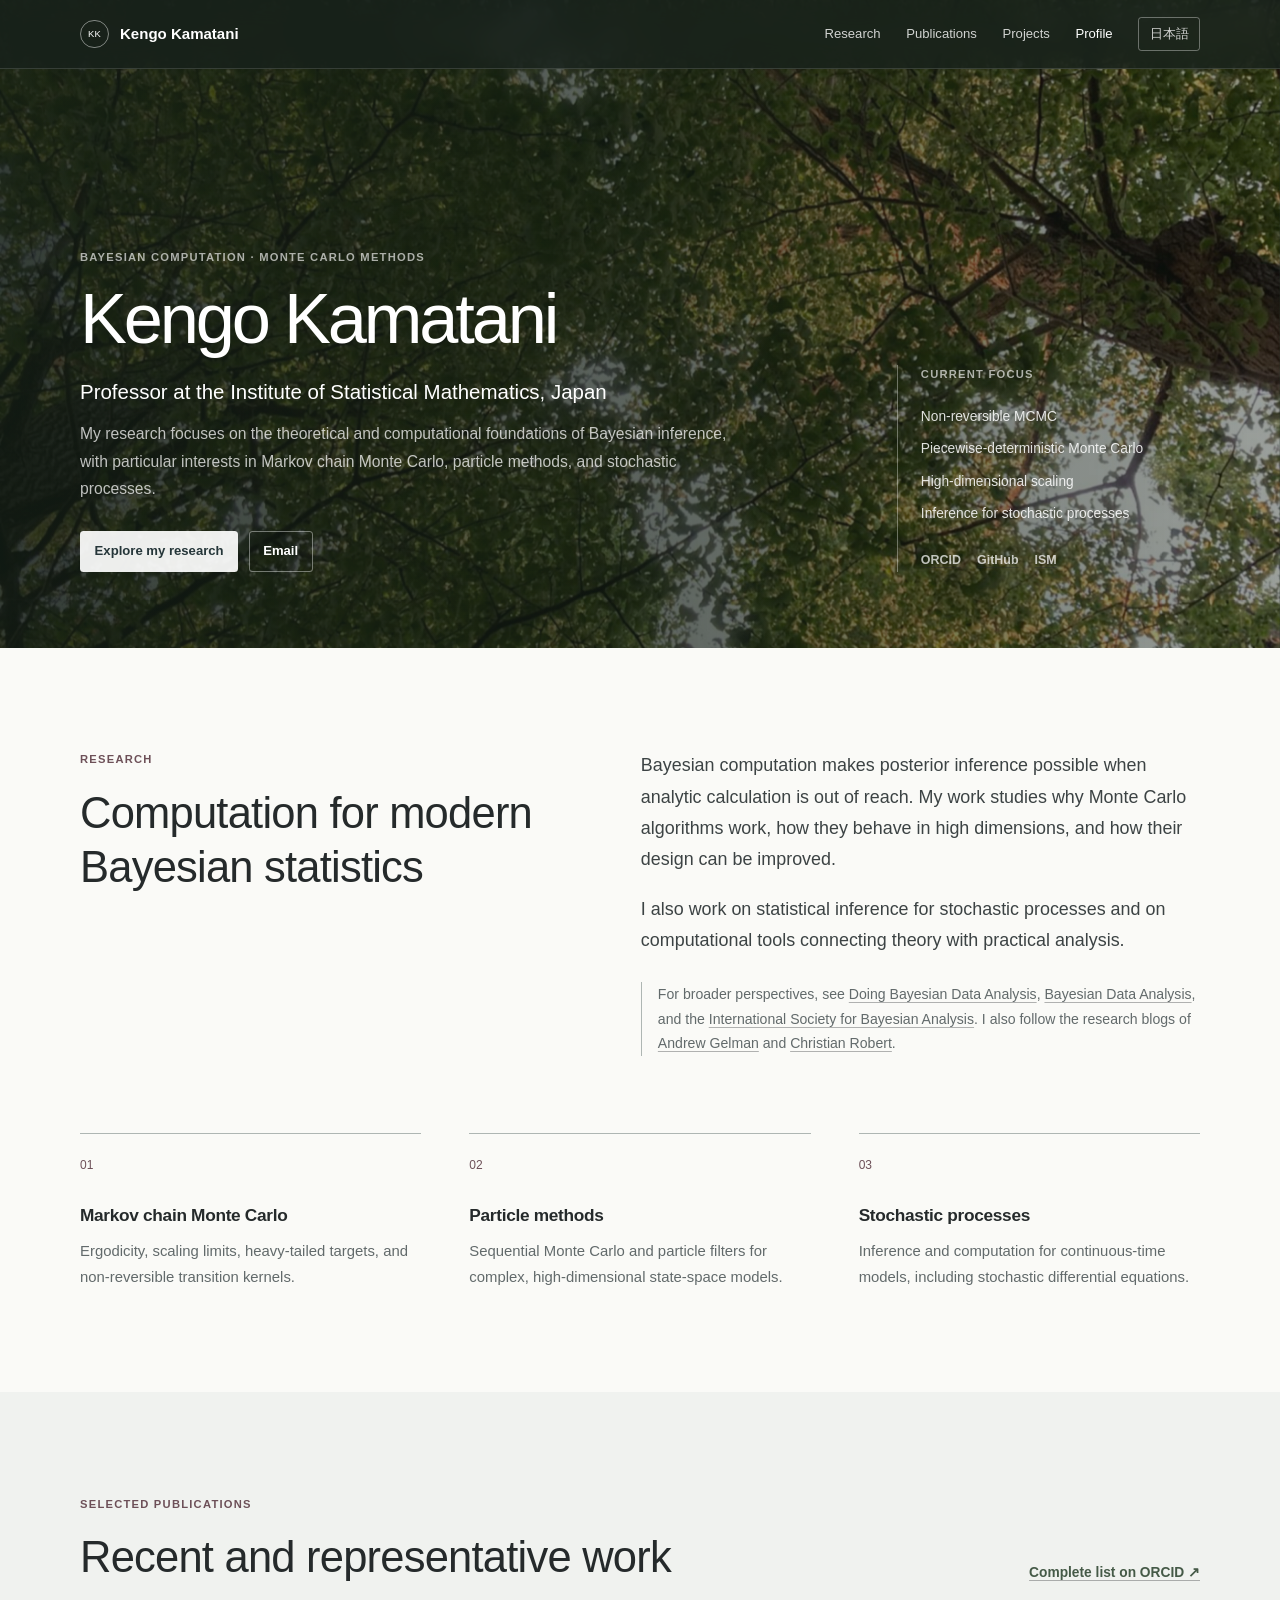
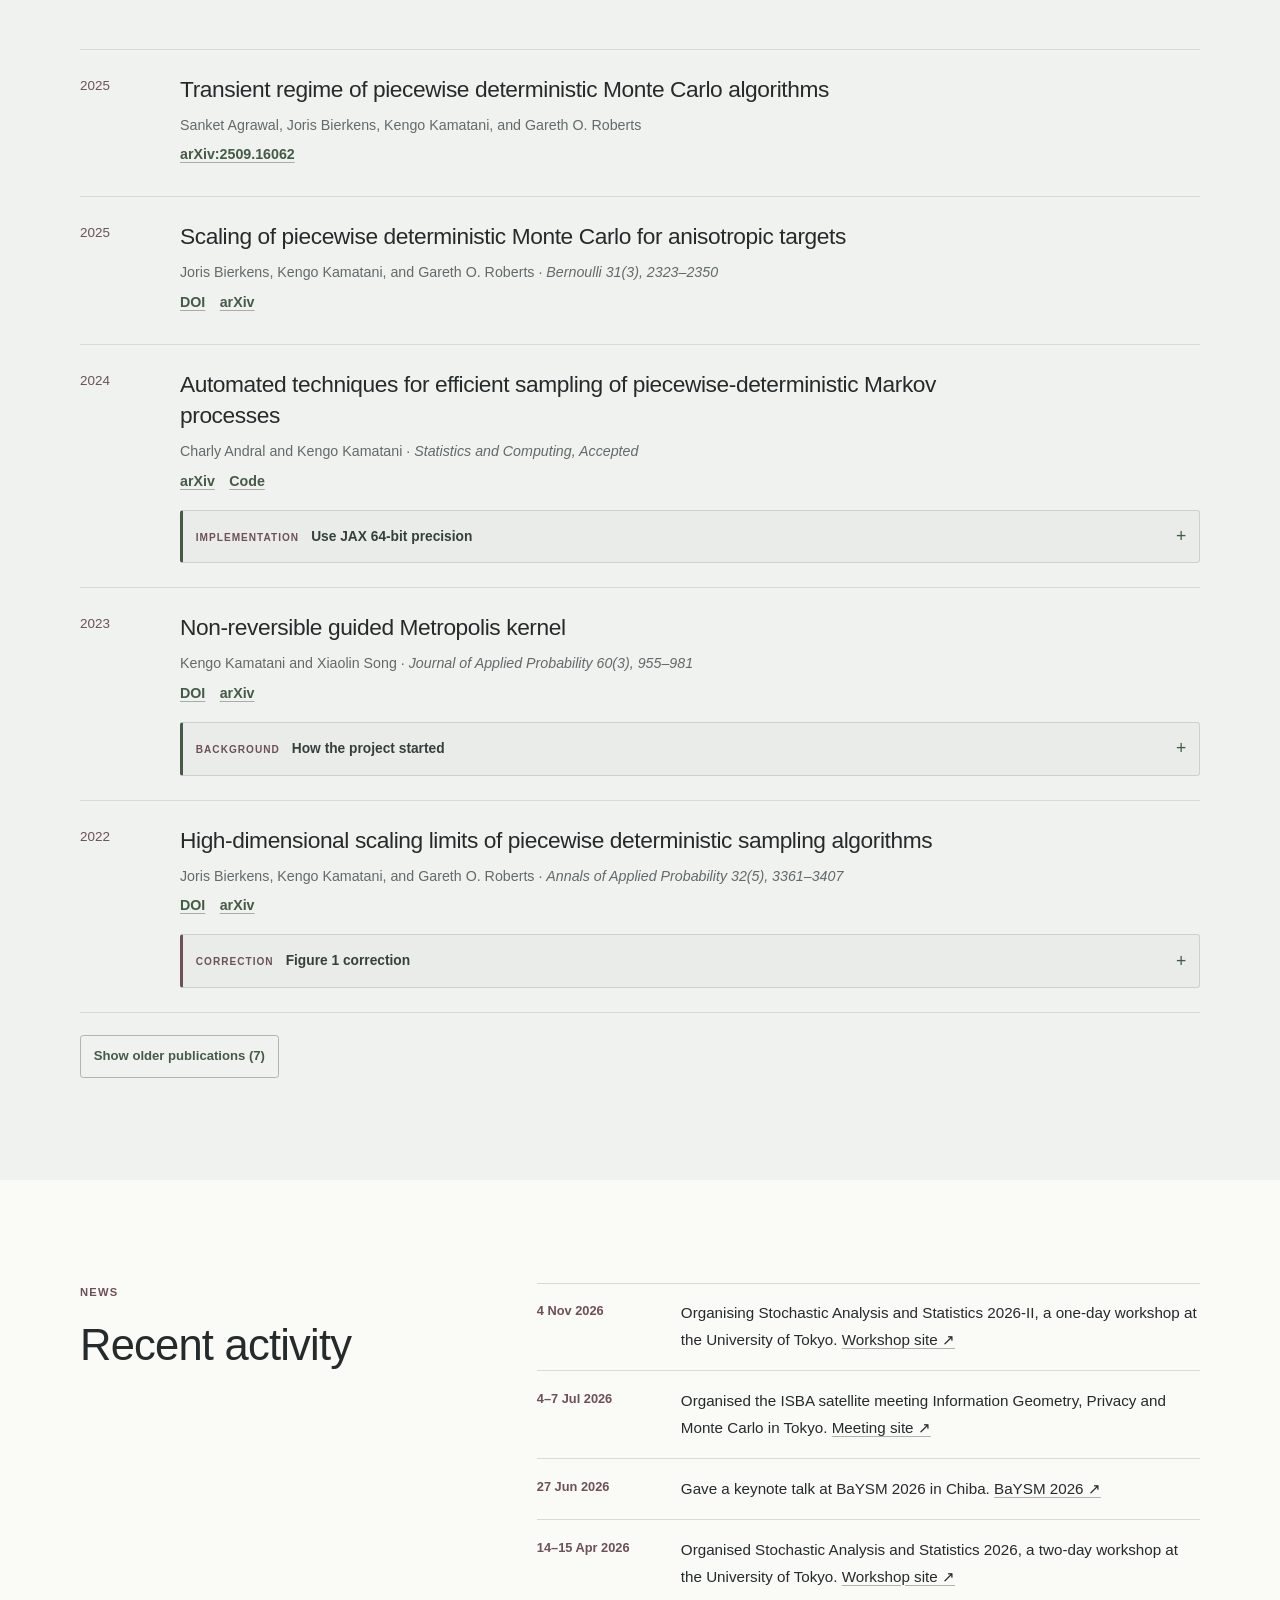
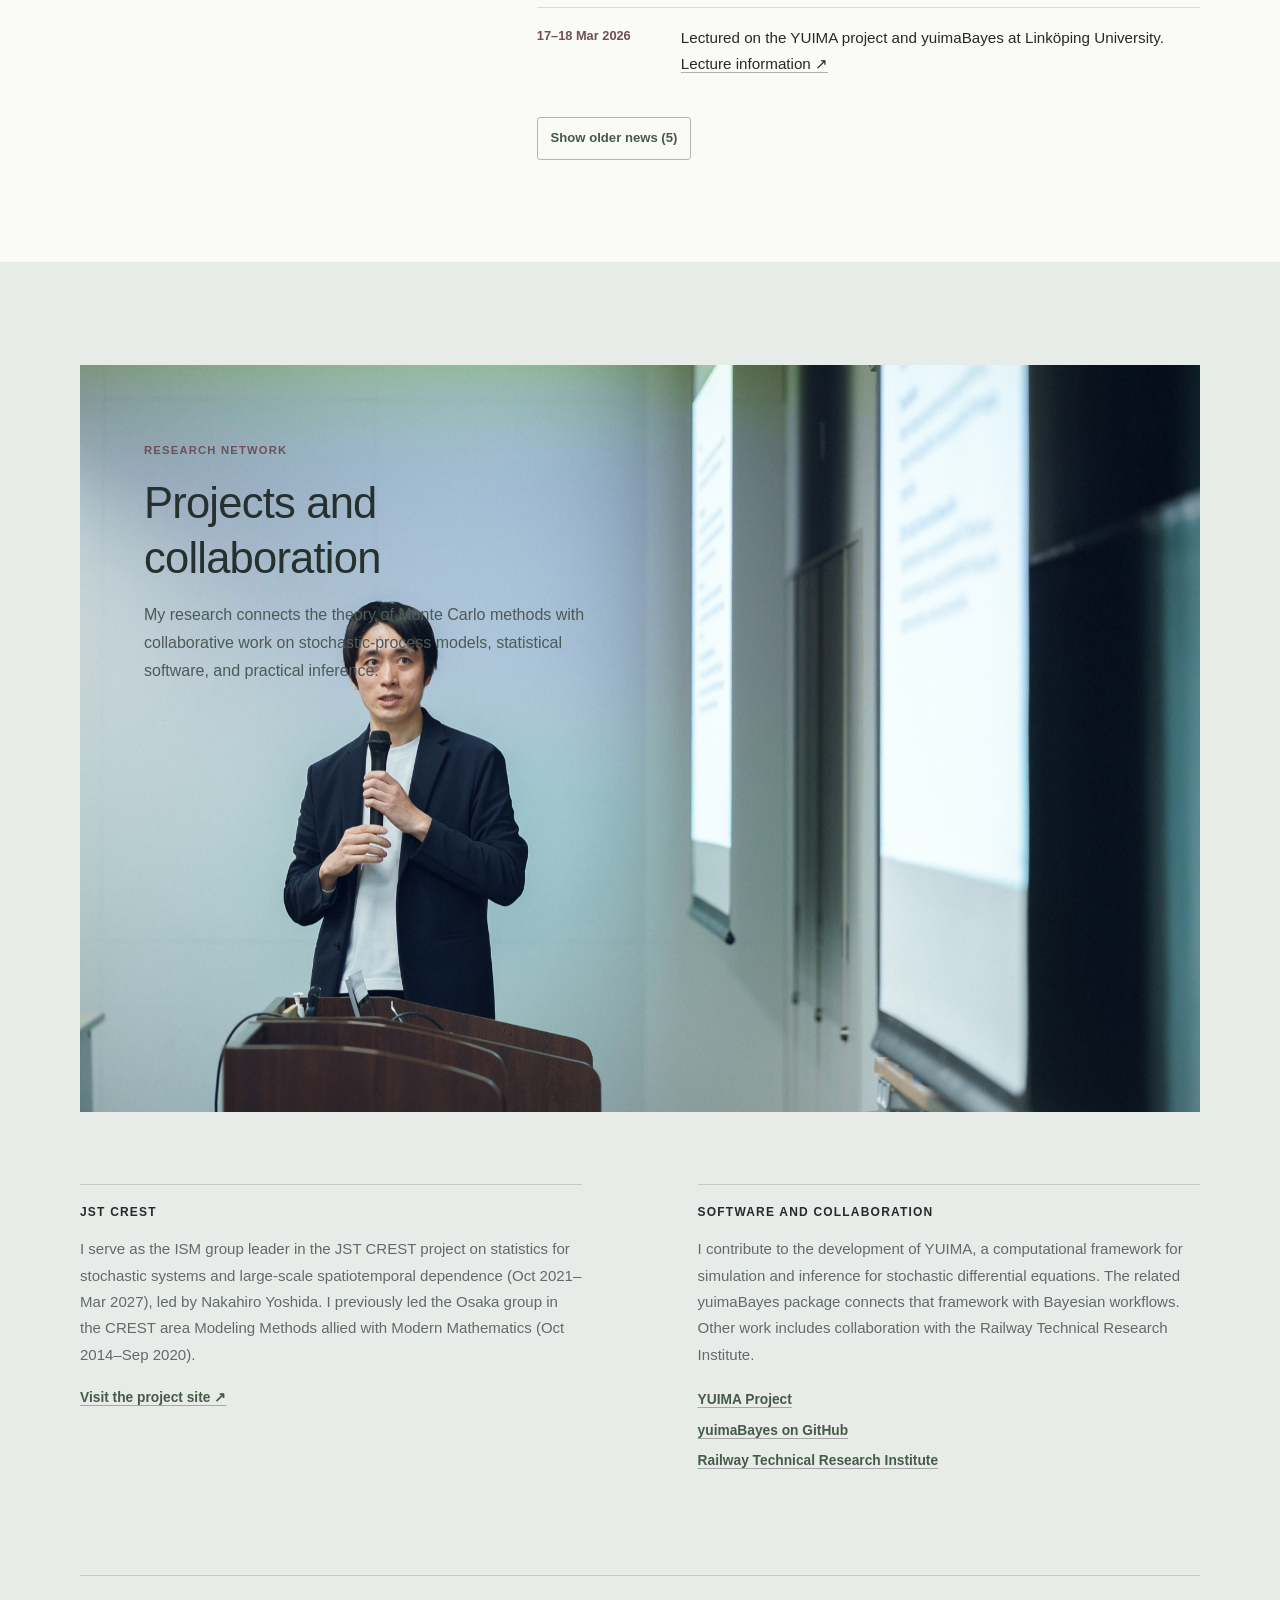
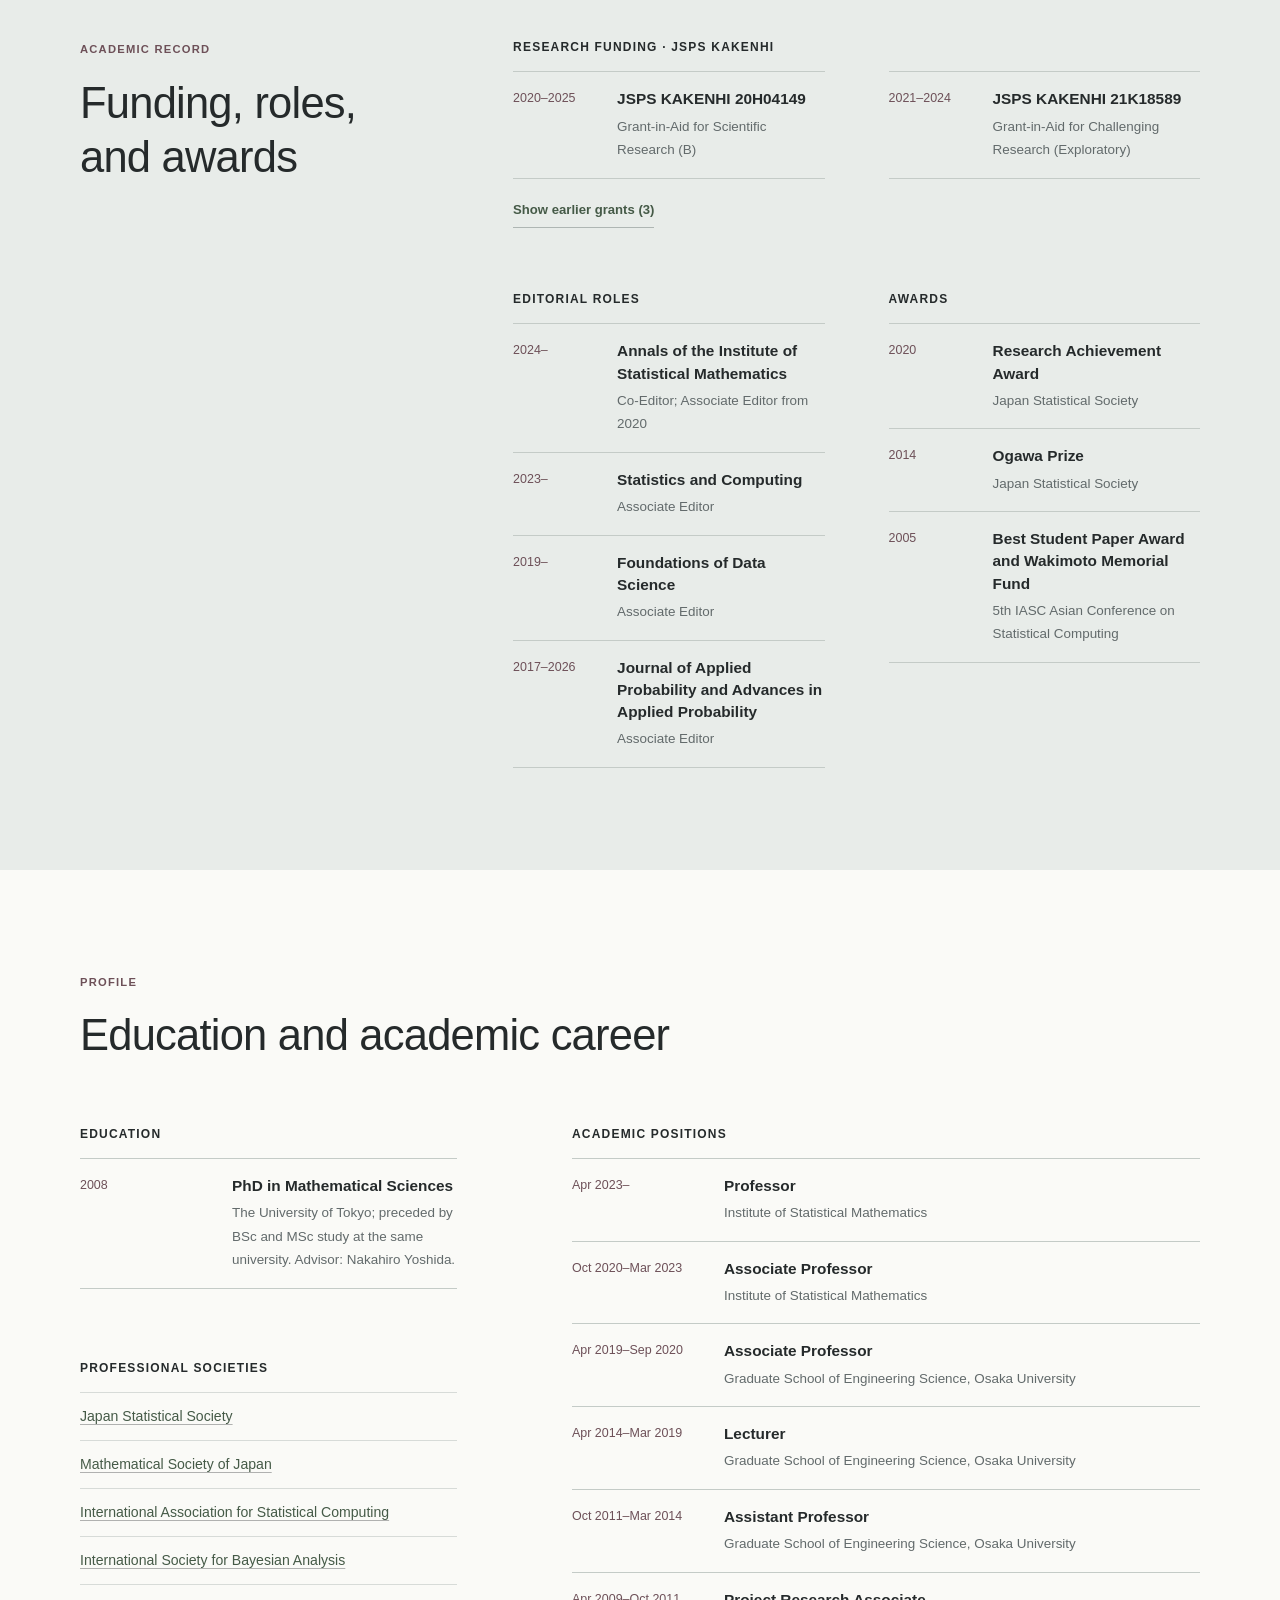
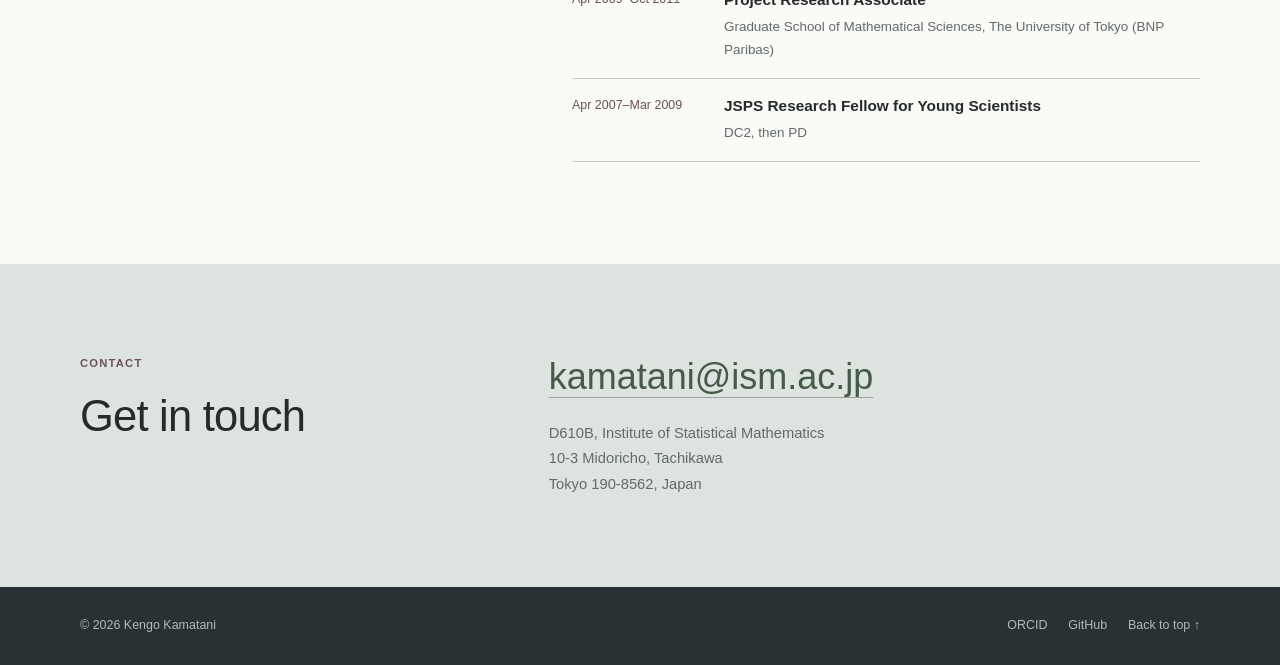
==== index.html @ 61147d28 "Launch academic website" ====
<!doctype html>
<html lang="en">
  <head>
    <meta charset="utf-8">
    <meta name="viewport" content="width=device-width, initial-scale=1">
    <meta name="description" content="Kengo Kamatani is a professor at the Institute of Statistical Mathematics working on Bayesian computation, MCMC, particle methods, and stochastic processes.">
    <meta name="theme-color" content="#26352b">
    <title>Kengo Kamatani · Bayesian computation</title>
    <link rel="icon" href="assets/img/favicon.svg" type="image/svg+xml">
    <link rel="preload" href="assets/img/IMG_5605-web.jpg" as="image">
    <link rel="stylesheet" href="assets/css/site-calm.css?v=20261102g">
    <script>document.documentElement.classList.add("js");</script>
    <script defer src="assets/data/papers.js?v=20261102"></script>
    <script defer src="assets/data/activity.js?v=20261102"></script>
    <script defer src="assets/data/paper-notes.js?v=20261102"></script>
    <script defer src="assets/data/academic-en.js?v=20261102"></script>
    <script defer src="assets/data/profile.js?v=20261102f"></script>
    <script defer src="assets/js/site.js?v=20261102f"></script>
  </head>
  <body>
    <a class="skip-link" href="#main">Skip to content</a>

    <header class="site-header" data-header>
      <div class="shell header-inner">
        <a class="brand" href="#top" aria-label="Kengo Kamatani, home">
          <span class="brand-mark" aria-hidden="true">KK</span>
          <span>Kengo Kamatani</span>
        </a>
        <button class="menu-button" type="button" aria-expanded="false" aria-controls="site-nav" data-menu-button>
          <span class="menu-label">Menu</span>
          <span class="menu-icon" aria-hidden="true"></span>
        </button>
        <nav id="site-nav" class="site-nav" aria-label="Primary navigation" data-menu>
          <a href="#research">Research</a>
          <a href="#publications">Publications</a>
          <a href="#projects">Projects</a>
          <a href="#profile">Profile</a>
          <a class="language-link" href="ja.html" lang="ja">日本語</a>
        </nav>
      </div>
    </header>

    <main id="main">
      <section id="top" class="hero" data-parallax-bg>
        <div class="shell hero-grid">
          <div class="hero-copy">
            <p class="eyebrow">Bayesian computation · Monte Carlo methods</p>
            <h1>Kengo Kamatani</h1>
            <p class="hero-role">Professor at the Institute of Statistical Mathematics, Japan</p>
            <p class="hero-summary">My research focuses on the theoretical and computational foundations of Bayesian inference, with particular interests in Markov chain Monte Carlo, particle methods, and stochastic processes.</p>
            <div class="hero-actions" aria-label="Profile links">
              <a class="button button-primary" href="#research">Explore my research</a>
              <a class="button button-quiet" href="mailto:kamatani@ism.ac.jp">Email</a>
            </div>
          </div>
          <aside class="hero-note" aria-label="Current focus">
            <p class="note-label">Current focus</p>
            <ul class="focus-list">
              <li>Non-reversible MCMC</li>
              <li>Piecewise-deterministic Monte Carlo</li>
              <li>High-dimensional scaling</li>
              <li>Inference for stochastic processes</li>
            </ul>
            <div class="profile-links">
              <a href="https://orcid.org/0000-0002-1537-3446">ORCID</a>
              <a href="https://github.com/KKamatani">GitHub</a>
              <a href="https://www.ism.ac.jp/index_e.html">ISM</a>
            </div>
          </aside>
        </div>
      </section>

      <section id="research" class="section section-intro">
        <div class="shell split-heading">
          <div>
            <p class="section-kicker">Research</p>
            <h2>Computation for modern Bayesian statistics</h2>
          </div>
          <div class="prose lead-prose">
            <p>Bayesian computation makes posterior inference possible when analytic calculation is out of reach. My work studies why Monte Carlo algorithms work, how they behave in high dimensions, and how their design can be improved.</p>
            <p>I also work on statistical inference for stochastic processes and on computational tools connecting theory with practical analysis.</p>
            <p class="research-links">For broader perspectives, see <a href="https://sites.google.com/site/doingbayesiandataanalysis/">Doing Bayesian Data Analysis</a>, <a href="https://sites.stat.columbia.edu/gelman/book/">Bayesian Data Analysis</a>, and the <a href="https://bayesian.org/">International Society for Bayesian Analysis</a>. I also follow the research blogs of <a href="https://statmodeling.stat.columbia.edu/">Andrew Gelman</a> and <a href="https://xianblog.fr/">Christian Robert</a>.</p>
          </div>
        </div>

        <div class="shell topic-grid">
          <article class="topic-card">
            <span class="topic-number">01</span>
            <h3>Markov chain Monte Carlo</h3>
            <p>Ergodicity, scaling limits, heavy-tailed targets, and non-reversible transition kernels.</p>
          </article>
          <article class="topic-card">
            <span class="topic-number">02</span>
            <h3>Particle methods</h3>
            <p>Sequential Monte Carlo and particle filters for complex, high-dimensional state-space models.</p>
          </article>
          <article class="topic-card">
            <span class="topic-number">03</span>
            <h3>Stochastic processes</h3>
            <p>Inference and computation for continuous-time models, including stochastic differential equations.</p>
          </article>
        </div>
      </section>

      <section id="publications" class="section section-tint">
        <div class="shell">
          <div class="section-heading inline-heading">
            <div>
              <p class="section-kicker">Selected publications</p>
              <h2>Recent and representative work</h2>
            </div>
            <a class="text-link" href="https://orcid.org/0000-0002-1537-3446">Complete list on ORCID <span aria-hidden="true">↗</span></a>
          </div>

          <ol class="publication-list" data-content-list="publications" data-visible-items="5" data-more-label="Show older publications" data-less-label="Show latest publications"></ol>
          <noscript><p class="noscript-note">The publication list needs JavaScript. A complete list is available on <a href="https://orcid.org/0000-0002-1537-3446">ORCID</a>.</p></noscript>

        </div>
      </section>

      <section id="news" class="section">
        <div class="shell two-column">
          <div class="section-heading compact-heading">
            <p class="section-kicker">News</p>
            <h2>Recent activity</h2>
          </div>
          <div>
            <ol class="news-list" data-content-list="news" data-visible-items="5" data-more-label="Show older news" data-less-label="Show latest news"></ol>
            <noscript><p class="noscript-note">The news list needs JavaScript.</p></noscript>
          </div>
        </div>
      </section>

      <section id="projects" class="section profile-section">
        <div class="shell">
          <div class="profile-visual">
            <img src="assets/img/DSC7949-web.jpg" alt="Kengo Kamatani giving a talk" width="2200" height="1469" loading="lazy" decoding="async" data-parallax-image>
            <div class="profile-visual-copy">
              <p class="section-kicker">Research network</p>
              <h2>Projects and collaboration</h2>
              <p>My research connects the theory of Monte Carlo methods with collaborative work on stochastic-process models, statistical software, and practical inference.</p>
            </div>
          </div>

          <div class="profile-grid project-grid">
            <article class="project-block">
              <h3>JST CREST</h3>
              <p>I serve as the ISM group leader in the JST CREST project on statistics for stochastic systems and large-scale spatiotemporal dependence (Oct 2021–Mar 2027), led by Nakahiro Yoshida. I previously led the Osaka group in the CREST area Modeling Methods allied with Modern Mathematics (Oct 2014–Sep 2020).</p>
              <a class="text-link" href="https://yuima.movabletype.io/">Visit the project site <span aria-hidden="true">↗</span></a>
            </article>
            <article class="project-block">
              <h3>Software and collaboration</h3>
              <p>I contribute to the development of YUIMA, a computational framework for simulation and inference for stochastic differential equations. The related yuimaBayes package connects that framework with Bayesian workflows. Other work includes collaboration with the Railway Technical Research Institute.</p>
              <div class="stacked-links project-links">
                <a href="https://yuimaproject.com/">YUIMA Project</a>
                <a href="https://github.com/yuimaproject/yuimaBayes">yuimaBayes on GitHub</a>
                <a href="https://www.rtri.or.jp/eng/">Railway Technical Research Institute</a>
              </div>
            </article>
          </div>

          <div class="academic-records">
            <div class="academic-records-heading">
              <p class="section-kicker">Academic record</p>
              <h2>Funding, roles, and awards</h2>
            </div>
            <div class="academic-records-grid">
              <section class="funding-records" aria-labelledby="funding-en-heading">
                <h3 id="funding-en-heading">Research funding · JSPS KAKENHI</h3>
                <ol class="record-list funding-list" data-content-list="profile-en-funding" data-visible-items="2" data-more-label="Show earlier grants" data-less-label="Show recent grants"></ol>
              </section>
              <section aria-labelledby="editorial-roles-heading">
                <h3 id="editorial-roles-heading">Editorial roles</h3>
                <ol class="record-list" data-content-list="editorial-roles"></ol>
              </section>
              <section aria-labelledby="awards-heading">
                <h3 id="awards-heading">Awards</h3>
                <ol class="record-list" data-content-list="awards"></ol>
              </section>
            </div>
          </div>
        </div>
      </section>

      <section id="profile" class="section background-section">
        <div class="shell">
          <div class="section-heading inline-heading">
            <div>
              <p class="section-kicker">Profile</p>
              <h2>Education and academic career</h2>
            </div>
          </div>
          <div class="background-grid">
            <div class="background-side">
              <section aria-labelledby="education-en-heading">
                <h3 id="education-en-heading">Education</h3>
                <ol class="record-list background-list" data-content-list="profile-en-education"></ol>
              </section>
              <section aria-labelledby="memberships-en-heading">
                <h3 id="memberships-en-heading">Professional societies</h3>
                <ul class="membership-list" data-content-list="profile-en-memberships"></ul>
              </section>
            </div>
            <section aria-labelledby="career-en-heading">
              <h3 id="career-en-heading">Academic positions</h3>
              <ol class="record-list background-list" data-content-list="profile-en-career"></ol>
            </section>
          </div>
          <noscript><p class="noscript-note">The profile timeline needs JavaScript.</p></noscript>
        </div>
      </section>

      <section id="contact" class="contact-section">
        <div class="shell contact-grid">
          <div>
            <p class="section-kicker">Contact</p>
            <h2>Get in touch</h2>
          </div>
          <div>
            <a class="contact-email" href="mailto:kamatani@ism.ac.jp">kamatani@ism.ac.jp</a>
            <address>D610B, Institute of Statistical Mathematics<br>10-3 Midoricho, Tachikawa<br>Tokyo 190-8562, Japan</address>
          </div>
        </div>
      </section>
    </main>

    <footer class="site-footer">
      <div class="shell footer-inner">
        <p>© 2026 Kengo Kamatani</p>
        <div>
          <a href="https://orcid.org/0000-0002-1537-3446">ORCID</a>
          <a href="https://github.com/KKamatani">GitHub</a>
          <a href="#top">Back to top ↑</a>
        </div>
      </div>
    </footer>
  </body>
</html>
---- assets/css/site-calm.css ----
:root {
  --ink: #252a2b;
  --muted: #626a6b;
  --paper: #fafaf7;
  --white: #ffffff;
  --tint: #f0f2ef;
  --line: #d7dbd8;
  --brand: #455a47;
  --accent: #6d5058;
  --hero: #304034;
  --shell: 70rem;
}

*,
*::before,
*::after { box-sizing: border-box; }

[hidden] { display: none !important; }

html {
  scroll-behavior: smooth;
  scroll-padding-top: 4.75rem;
}

body {
  margin: 0;
  color: var(--ink);
  background: var(--paper);
  font-family: -apple-system, BlinkMacSystemFont, "Helvetica Neue", "Noto Sans JP", "Hiragino Kaku Gothic ProN", "Yu Gothic", Arial, sans-serif;
  font-size: 1rem;
  line-height: 1.75;
  text-rendering: optimizeLegibility;
}

body,
a { overflow-wrap: anywhere; }

a {
  color: inherit;
  text-decoration-color: rgba(37, 42, 43, 0.35);
  text-decoration-thickness: 1px;
  text-underline-offset: 0.22em;
}

a:hover { text-decoration-color: currentColor; }

button,
a { -webkit-tap-highlight-color: transparent; }

:focus-visible {
  outline: 2px solid #8ea9ad;
  outline-offset: 4px;
}

h1,
h2,
h3,
p { margin-top: 0; }

h1,
h2,
h3 {
  line-height: 1.25;
  letter-spacing: -0.018em;
}

h2 {
  margin-bottom: 1rem;
  font-size: clamp(1.9rem, 3.4vw, 2.8rem);
  font-weight: 520;
}

h3 {
  margin-bottom: 0.7rem;
  font-size: 1.08rem;
  font-weight: 600;
}

.shell {
  width: min(calc(100% - 3rem), var(--shell));
  margin-inline: auto;
}

.skip-link {
  position: fixed;
  top: -5rem;
  left: 1rem;
  z-index: 1000;
  padding: 0.6rem 0.9rem;
  color: var(--white);
  background: #263638;
  border-radius: 0.2rem;
}

.skip-link:focus { top: 0.7rem; }

.site-header {
  position: fixed;
  inset: 0 0 auto;
  z-index: 100;
  color: var(--white);
  background: rgba(24, 34, 27, 0.82);
  border-bottom: 1px solid rgba(255, 255, 255, 0.13);
  -webkit-backdrop-filter: blur(12px);
  backdrop-filter: blur(12px);
  transition: background-color 180ms ease;
}

.site-header.is-scrolled { background: rgba(24, 34, 27, 0.95); }

.header-inner {
  min-height: 4.25rem;
  display: flex;
  align-items: center;
  justify-content: space-between;
  gap: 2rem;
}

.brand {
  display: inline-flex;
  align-items: center;
  gap: 0.7rem;
  color: var(--white);
  font-size: 0.94rem;
  font-weight: 600;
  text-decoration: none;
}

.brand-mark {
  display: grid;
  width: 1.8rem;
  aspect-ratio: 1;
  place-items: center;
  border: 1px solid rgba(255, 255, 255, 0.45);
  border-radius: 50%;
  font-size: 0.59rem;
  font-weight: 500;
}

.site-nav {
  display: flex;
  align-items: center;
  gap: clamp(1rem, 2vw, 1.8rem);
}

.site-nav a {
  color: rgba(255, 255, 255, 0.8);
  font-size: 0.82rem;
  font-weight: 520;
  text-decoration: none;
}

.site-nav a:hover,
.site-nav a[aria-current="true"] { color: var(--white); }

.site-nav .language-link {
  padding: 0.3rem 0.65rem;
  border: 1px solid rgba(255, 255, 255, 0.35);
  border-radius: 0.2rem;
}

.menu-button {
  display: none;
  align-items: center;
  gap: 0.55rem;
  padding: 0.35rem;
  color: var(--white);
  background: transparent;
  border: 0;
  font: inherit;
}

.menu-label {
  font-size: 0.78rem;
  font-weight: 550;
}

.menu-icon,
.menu-icon::before,
.menu-icon::after {
  display: block;
  width: 1.15rem;
  height: 1px;
  background: currentColor;
  transition: transform 180ms ease;
}

.menu-icon { position: relative; }

.menu-icon::before,
.menu-icon::after {
  position: absolute;
  content: "";
}

.menu-icon::before { transform: translateY(-0.32rem); }
.menu-icon::after { transform: translateY(0.32rem); }
.menu-button[aria-expanded="true"] .menu-icon { background: transparent; }
.menu-button[aria-expanded="true"] .menu-icon::before { transform: rotate(45deg); }
.menu-button[aria-expanded="true"] .menu-icon::after { transform: rotate(-45deg); }

/* Set --hero-image: url("../img/selected-image.jpg") after the image is supplied. */
.hero {
  --hero-image: url("../img/IMG_5605-web.jpg");
  --hero-position-x: center;
  --hero-position-y: 48%;
  --hero-shift: 0px;
  position: relative;
  isolation: isolate;
  overflow: hidden;
  min-height: 72vh;
  display: grid;
  align-items: end;
  padding: 9rem 0 4.75rem;
  color: var(--white);
  background-color: var(--hero);
}

.hero::before,
.hero::after {
  position: absolute;
  content: "";
  pointer-events: none;
}

.hero::before {
  inset: -15% 0;
  z-index: 0;
  background-image: var(--hero-image);
  background-repeat: no-repeat;
  background-position: var(--hero-position-x) var(--hero-position-y);
  background-size: cover;
  transform: translate3d(0, var(--hero-shift), 0);
  will-change: transform;
}

.hero::after {
  inset: 0;
  z-index: 1;
  background: linear-gradient(90deg, rgba(18, 29, 21, 0.86) 0%, rgba(18, 29, 21, 0.68) 52%, rgba(18, 29, 21, 0.42) 100%);
}

.hero-grid {
  position: relative;
  z-index: 2;
  display: grid;
  grid-template-columns: minmax(0, 1.3fr) minmax(17rem, 0.55fr);
  gap: clamp(3rem, 8vw, 7rem);
  align-items: end;
}

.eyebrow,
.section-kicker,
.card-label,
.note-label {
  margin-bottom: 1rem;
  font-size: 0.7rem;
  font-weight: 650;
  letter-spacing: 0.11em;
  text-transform: uppercase;
}

.hero .eyebrow,
.note-label { color: rgba(255, 255, 255, 0.64); }

.hero h1 {
  max-width: 15ch;
  margin-bottom: 1.35rem;
  font-size: clamp(2.8rem, 5.5vw, 4.5rem);
  font-weight: 430;
  letter-spacing: -0.045em;
  line-height: 1.02;
}

.hero-ja h1 { letter-spacing: -0.035em; }

.hero-role {
  max-width: 39rem;
  margin-bottom: 0.8rem;
  font-size: clamp(1.05rem, 1.8vw, 1.28rem);
  font-weight: 520;
  line-height: 1.5;
}

.hero-summary {
  max-width: 42rem;
  margin-bottom: 1.8rem;
  color: rgba(255, 255, 255, 0.73);
  font-size: 0.98rem;
}

.hero-actions {
  display: flex;
  flex-wrap: wrap;
  gap: 0.65rem;
}

.button {
  display: inline-flex;
  min-height: 2.55rem;
  align-items: center;
  justify-content: center;
  padding: 0.45rem 0.85rem;
  border: 1px solid transparent;
  border-radius: 0.22rem;
  font-size: 0.82rem;
  font-weight: 600;
  text-decoration: none;
}

.button-primary {
  color: #253639;
  background: rgba(255, 255, 255, 0.92);
}

.button-primary:hover { background: var(--white); }

.button-quiet {
  color: var(--white);
  border-color: rgba(255, 255, 255, 0.4);
  background: rgba(0, 0, 0, 0.06);
}

.hero-note {
  padding: 0 0 0 1.4rem;
  border-left: 1px solid rgba(255, 255, 255, 0.35);
}

.focus-list {
  margin: 0 0 1.25rem;
  padding: 0;
  list-style: none;
}

.focus-list li {
  padding: 0.26rem 0;
  color: rgba(255, 255, 255, 0.86);
  font-size: 0.86rem;
}

.affiliation {
  margin-bottom: 1rem;
  color: rgba(255, 255, 255, 0.8);
  font-size: 0.9rem;
}

.profile-links {
  display: flex;
  flex-wrap: wrap;
  gap: 0.55rem 1rem;
}

.profile-links a {
  color: rgba(255, 255, 255, 0.72);
  font-size: 0.78rem;
  font-weight: 550;
}

.section { padding: clamp(4.5rem, 8vw, 6.75rem) 0; }
.section-tint { background: var(--tint); }
.section-kicker,
.card-label { color: var(--accent); }

.split-heading {
  display: grid;
  grid-template-columns: minmax(0, 0.82fr) minmax(20rem, 1fr);
  gap: clamp(2.5rem, 8vw, 7rem);
  align-items: start;
}

.lead-prose {
  max-width: 43rem;
  color: #3c4344;
  font-size: clamp(1.02rem, 1.4vw, 1.14rem);
}

.lead-prose p:last-child { margin-bottom: 0; }

.lead-prose .research-links {
  margin-top: 1.6rem;
  padding-left: 1rem;
  color: var(--muted);
  border-left: 1px solid #aeb6b3;
  font-size: 0.88rem;
}

.topic-grid {
  display: grid;
  grid-template-columns: repeat(3, 1fr);
  gap: clamp(1.5rem, 4vw, 3rem);
  margin-top: clamp(3.5rem, 6vw, 5rem);
}

.topic-card {
  padding: 1.35rem 0 0;
  border-top: 1px solid #aeb6b3;
}

.topic-number {
  display: block;
  margin-bottom: 1.8rem;
  color: var(--accent);
  font-size: 0.75rem;
  font-variant-numeric: tabular-nums;
}

.topic-card p {
  margin-bottom: 0;
  color: var(--muted);
  font-size: 0.93rem;
}

.section-heading { margin-bottom: clamp(2.5rem, 5vw, 4rem); }

.inline-heading {
  display: flex;
  align-items: end;
  justify-content: space-between;
  gap: 2rem;
}

.inline-heading h2,
.compact-heading h2 { margin-bottom: 0; }

.text-link {
  color: var(--brand);
  font-size: 0.86rem;
  font-weight: 600;
}

.publication-list {
  margin: 0;
  padding: 0;
  list-style: none;
  border-top: 1px solid var(--line);
}

.publication-list > li { border-bottom: 1px solid var(--line); }

.publication {
  display: grid;
  grid-template-columns: 5rem 1fr;
  gap: 1.25rem;
  padding: 1.5rem 0;
}

.publication-year {
  margin-bottom: 0.25rem;
  color: var(--accent);
  font-size: 0.84rem;
  font-variant-numeric: tabular-nums;
}

.publication h3 {
  max-width: 50rem;
  margin-bottom: 0.45rem;
  font-size: clamp(1.12rem, 1.9vw, 1.42rem);
  font-weight: 540;
  line-height: 1.4;
}

.publication h3 a { text-decoration: none; }
.publication h3 a:hover { color: var(--brand); }

.publication p:not(.publication-year) {
  margin-bottom: 0.3rem;
  color: var(--muted);
  font-size: 0.89rem;
}

.publication-links {
  display: flex;
  gap: 0.9rem;
}

.publication-links a {
  color: var(--brand);
  font-weight: 560;
}

.list-toggle {
  margin-top: 1.4rem;
  padding: 0.55rem 0.8rem;
  color: var(--brand);
  background: transparent;
  border: 1px solid #aeb6b3;
  border-radius: 0.2rem;
  font: inherit;
  font-size: 0.82rem;
  font-weight: 600;
  cursor: pointer;
}

.list-toggle:hover { background: rgba(69, 90, 71, 0.06); }

.noscript-note {
  color: var(--muted);
  font-size: 0.9rem;
}

.publication-note {
  margin-top: 1rem;
  overflow: hidden;
  background: rgba(69, 90, 71, 0.045);
  border: 1px solid #cbd1cd;
  border-left: 3px solid var(--brand);
  border-radius: 0.2rem;
}

.publication-note-correction { border-left-color: var(--accent); }

.publication-note > summary {
  min-height: 3.1rem;
  display: flex;
  align-items: center;
  justify-content: space-between;
  gap: 1rem;
  padding: 0.65rem 0.8rem;
  cursor: pointer;
  list-style: none;
}

.publication-note > summary::-webkit-details-marker { display: none; }

.publication-note-summary {
  display: flex;
  flex-wrap: wrap;
  align-items: baseline;
  gap: 0.35rem 0.75rem;
}

.publication-note-kind {
  color: var(--accent);
  font-size: 0.63rem;
  font-weight: 700;
  letter-spacing: 0.1em;
  text-transform: uppercase;
}

.publication-note-title {
  color: #35403e;
  font-size: 0.86rem;
  font-weight: 620;
}

.publication-note-state::before {
  content: "+";
  color: var(--brand);
  font-size: 1.1rem;
  font-weight: 400;
}

.publication-note[open] .publication-note-state::before { content: "−"; }

.publication-note-body {
  padding: 0.2rem 0.85rem 1rem;
  border-top: 1px solid rgba(174, 182, 179, 0.6);
}

.publication-note-body p {
  max-width: 47rem;
  margin: 0.8rem 0 0;
  color: var(--muted);
  font-size: 0.88rem;
}

.publication-note-body pre {
  max-width: 100%;
  margin: 0.9rem 0 0;
  overflow-x: auto;
  padding: 0.65rem 0.75rem;
  color: #35403e;
  background: rgba(69, 90, 71, 0.08);
  border-radius: 0.15rem;
  font-size: 0.8rem;
}

.publication-note-links {
  display: flex;
  flex-wrap: wrap;
  gap: 0.45rem 1rem;
  margin-top: 0.9rem;
}

.publication-note-links a {
  color: var(--brand);
  font-size: 0.82rem;
  font-weight: 580;
}

.two-column {
  display: grid;
  grid-template-columns: minmax(15rem, 0.68fr) minmax(0, 1.32fr);
  gap: clamp(3rem, 9vw, 8rem);
}

.news-list {
  margin: 0;
  padding: 0;
  list-style: none;
}

.news-list li {
  display: grid;
  grid-template-columns: 8rem 1fr;
  gap: 1rem;
  padding: 1.05rem 0;
  border-top: 1px solid var(--line);
}

.news-list li:last-child { border-bottom: 1px solid var(--line); }

.news-list time {
  color: var(--accent);
  font-size: 0.8rem;
  font-weight: 580;
  font-variant-numeric: tabular-nums;
}

.news-list p {
  margin: 0;
  font-size: 0.95rem;
}

.profile-section {
  background: #e8ece9;
}

.profile-visual {
  position: relative;
  margin-bottom: clamp(3rem, 6vw, 4.5rem);
  overflow: hidden;
  background: #dce4e1;
}

.profile-visual img {
  --profile-shift: 0px;
  display: block;
  width: 100%;
  height: auto;
  transform: translate3d(0, var(--profile-shift), 0) scale(1.12);
  will-change: transform;
}

.profile-visual-copy {
  position: absolute;
  top: clamp(2rem, 6vw, 4.75rem);
  left: clamp(1.5rem, 5vw, 4rem);
  max-width: 28rem;
  color: #26302f;
}

.profile-visual-copy h2 {
  max-width: 13ch;
}

.profile-visual-copy > p:last-child {
  max-width: 35rem;
  color: #4e5958;
}

.profile-secondary-wide {
  grid-template-columns: repeat(2, minmax(0, 1fr));
}

.profile-grid {
  display: grid;
  grid-template-columns: minmax(0, 1.25fr) minmax(18rem, 0.75fr);
  gap: clamp(3rem, 9vw, 8rem);
}

.project-grid {
  grid-template-columns: repeat(2, minmax(0, 1fr));
}

.profile-grid h3 {
  margin-bottom: 1rem;
  font-size: 0.75rem;
  font-weight: 650;
  letter-spacing: 0.1em;
  text-transform: uppercase;
}

.project-block {
  padding-top: 1.25rem;
  border-top: 1px solid #c4cbc7;
}

.project-block p {
  max-width: 38rem;
  color: var(--muted);
  font-size: 0.94rem;
}

.project-links { margin-top: 1.25rem; }

.profile-secondary {
  display: grid;
  gap: 2.5rem;
}

.plain-list {
  margin: 0;
  padding: 0;
  list-style: none;
}

.plain-list li {
  padding: 0.6rem 0;
  border-top: 1px solid #c4cbc7;
  font-size: 0.92rem;
}

.plain-list li:last-child { border-bottom: 1px solid #c4cbc7; }

.academic-records,
.student-records {
  margin-top: clamp(3.5rem, 8vw, 7rem);
  padding-top: clamp(2.5rem, 5vw, 4.5rem);
  border-top: 1px solid #c4cbc7;
}

.academic-records {
  display: grid;
  grid-template-columns: minmax(13rem, 0.65fr) minmax(0, 1.35fr);
  gap: clamp(3rem, 8vw, 7rem);
}

.academic-records-heading h2,
.student-records-heading h2 {
  max-width: 12ch;
  margin-bottom: 0;
}

.academic-records-grid,
.student-records-grid {
  display: grid;
  grid-template-columns: repeat(2, minmax(0, 1fr));
  gap: clamp(2rem, 5vw, 4rem);
}

.academic-records-grid h3,
.student-records-grid h3 {
  margin-bottom: 1rem;
  font-size: 0.75rem;
  font-weight: 650;
  letter-spacing: 0.1em;
  text-transform: uppercase;
}

.record-list,
.student-list {
  margin: 0;
  padding: 0;
  list-style: none;
}

.record-list li,
.student-list li {
  display: grid;
  grid-template-columns: 5.5rem 1fr;
  gap: 1rem;
  padding: 1rem 0;
  border-top: 1px solid #c4cbc7;
}

.record-list li:last-child,
.student-list li:last-child {
  border-bottom: 1px solid #c4cbc7;
}

.record-list h4,
.student-list h4 {
  margin: 0 0 0.25rem;
  font-size: 0.96rem;
  font-weight: 580;
  line-height: 1.45;
}

.record-list p,
.student-list p {
  margin: 0;
  color: var(--muted);
  font-size: 0.84rem;
}

.record-list .record-period,
.student-list .student-period {
  color: var(--accent);
  font-size: 0.78rem;
  font-variant-numeric: tabular-nums;
}

.record-list h4 a {
  color: inherit;
  text-decoration: none;
}

.record-list h4 a:hover { color: var(--brand); }

.funding-records { grid-column: 1 / -1; }

.funding-list {
  display: grid;
  grid-template-columns: repeat(2, minmax(0, 1fr));
  column-gap: clamp(2rem, 5vw, 4rem);
}

.funding-list li { border-bottom: 1px solid #c4cbc7; }

.funding-records .list-toggle {
  margin-top: 0.9rem;
  padding: 0.35rem 0;
  border: 0;
  border-bottom: 1px solid #aeb6b3;
  border-radius: 0;
}

.student-records {
  display: grid;
  grid-template-columns: minmax(13rem, 0.5fr) minmax(0, 1.5fr);
  gap: clamp(3rem, 8vw, 7rem);
}

.student-records-heading > p:last-child {
  max-width: 25rem;
  color: var(--muted);
  font-size: 0.9rem;
}

.student-records-masters { grid-column: 1 / -1; }

.student-records-masters .student-list {
  display: grid;
  grid-template-columns: repeat(2, minmax(0, 1fr));
  column-gap: clamp(2rem, 5vw, 4rem);
}

.student-label {
  display: block;
  margin: 0.35rem 0 0.1rem;
  color: var(--text);
  font-size: 0.68rem;
  font-weight: 650;
  letter-spacing: 0.08em;
}

.feature-grid {
  display: grid;
  grid-template-columns: repeat(3, 1fr);
  gap: clamp(1.5rem, 4vw, 3rem);
}

.feature-grid-two { grid-template-columns: repeat(2, 1fr); }

.feature-card {
  min-height: 17rem;
  display: flex;
  flex-direction: column;
  padding: 1.35rem 0 0;
  border-top: 1px solid #aeb6b3;
}

.feature-card h3 {
  font-size: clamp(1.2rem, 2vw, 1.55rem);
  font-weight: 540;
}

.feature-card > p:not(.card-label) {
  color: var(--muted);
  font-size: 0.94rem;
}

.feature-card .text-link,
.feature-card .stacked-links { margin-top: auto; }
.stacked-links {
  display: grid;
  gap: 0.4rem;
}

.stacked-links a {
  width: fit-content;
  color: var(--brand);
  font-size: 0.86rem;
  font-weight: 560;
}

.writing-list { border-top: 1px solid var(--line); }

.textbook-feature {
  margin-bottom: clamp(2.5rem, 5vw, 4rem);
  padding: clamp(1.5rem, 4vw, 2.5rem);
  background: #e8ece9;
  border-top: 3px solid var(--brand);
}

.textbook-feature h3 {
  margin-bottom: 0.25rem;
  font-size: clamp(1.45rem, 2.7vw, 2rem);
  font-weight: 540;
}

.textbook-feature > p:not(.textbook-label, .textbook-meta) {
  max-width: 38rem;
  margin-bottom: 1.35rem;
  color: var(--muted);
  font-size: 0.94rem;
}

.textbook-label {
  margin-bottom: 0.55rem;
  color: var(--accent);
  font-size: 0.72rem;
  font-weight: 650;
  letter-spacing: 0.12em;
}

.textbook-meta {
  margin-bottom: 1rem;
  color: var(--muted);
  font-size: 0.8rem;
}

.textbook-links {
  display: flex;
  flex-wrap: wrap;
  align-items: center;
  gap: 0.7rem 1.25rem;
}

.textbook-links a {
  color: var(--brand);
  font-size: 0.84rem;
  font-weight: 600;
}

.textbook-links .textbook-link-primary {
  display: inline-block;
  padding: 0.65rem 0.9rem;
  color: var(--white);
  background: var(--brand);
  text-decoration: none;
}

.textbook-links .textbook-link-primary:hover {
  background: #354939;
}

.writing-list article {
  padding: 1.25rem 0;
  border-bottom: 1px solid var(--line);
}

.writing-list h3 {
  font-size: 1.2rem;
  font-weight: 540;
}

.writing-list p:last-child {
  margin-bottom: 0;
  color: var(--muted);
}

.section-note {
  max-width: 22rem;
  color: var(--muted);
  font-size: 0.88rem;
}

.committee-section {
  background: #f5f6f2;
}

.committee-list {
  border-top: 1px solid var(--line);
}

.committee-group {
  display: grid;
  grid-template-columns: minmax(9rem, 0.55fr) minmax(0, 1.45fr);
  gap: clamp(1.25rem, 4vw, 3rem);
  padding: 1.15rem 0;
  border-bottom: 1px solid var(--line);
}

.committee-group h3 {
  margin: 0;
  font-size: 0.9rem;
  font-weight: 600;
}

.committee-role-list {
  display: grid;
  gap: 0.35rem;
  margin: 0;
  padding: 0;
  list-style: none;
}

.committee-role-list li {
  display: flex;
  justify-content: space-between;
  gap: 1rem;
  color: var(--muted);
  font-size: 0.88rem;
}

.committee-period {
  flex: none;
  color: var(--accent);
  font-size: 0.78rem;
  font-variant-numeric: tabular-nums;
}

.background-section {
  background: var(--paper);
}

.background-grid {
  display: grid;
  grid-template-columns: minmax(16rem, 0.75fr) minmax(0, 1.25fr);
  gap: clamp(3rem, 9vw, 8rem);
}

.background-grid h3 {
  margin-bottom: 1rem;
  font-size: 0.75rem;
  font-weight: 650;
  letter-spacing: 0.1em;
  text-transform: uppercase;
}

.background-side {
  display: grid;
  align-content: start;
  gap: clamp(2.5rem, 6vw, 4.5rem);
}

.background-list li {
  grid-template-columns: 8.5rem minmax(0, 1fr);
}

.membership-list {
  margin: 0;
  padding: 0;
  border-top: 1px solid var(--line);
  list-style: none;
}

.membership-list li {
  padding: 0.7rem 0;
  border-bottom: 1px solid var(--line);
  font-size: 0.88rem;
}

.membership-list a {
  color: var(--brand);
}

.contact-section {
  padding: clamp(4rem, 7vw, 5.75rem) 0;
  background: #dde3df;
}

.contact-grid {
  display: grid;
  grid-template-columns: 0.72fr 1.28fr;
  gap: clamp(2rem, 8vw, 7rem);
  align-items: start;
}

.contact-grid h2 { margin-bottom: 0; }

.contact-email {
  display: inline-block;
  margin-bottom: 1.25rem;
  color: var(--brand);
  font-size: clamp(1.35rem, 3.3vw, 2.25rem);
  font-weight: 460;
  line-height: 1.3;
}

address {
  color: var(--muted);
  font-style: normal;
  font-size: 0.92rem;
}

.site-footer {
  padding: 1.75rem 0;
  color: rgba(255, 255, 255, 0.65);
  background: #283234;
}

.footer-inner {
  display: flex;
  align-items: center;
  justify-content: space-between;
  gap: 2rem;
}

.footer-inner p {
  margin: 0;
  font-size: 0.78rem;
}

.footer-inner div {
  display: flex;
  flex-wrap: wrap;
  gap: 0.8rem 1.3rem;
}

.footer-inner a {
  color: inherit;
  font-size: 0.78rem;
}

@media (max-width: 860px) {
  .js .menu-button { display: inline-flex; }

  .site-nav {
    position: absolute;
    top: 100%;
    right: 0;
    left: 0;
    display: grid;
    align-items: stretch;
    padding: 0.65rem 1.5rem 1rem;
    background: rgba(24, 34, 27, 0.98);
    border-bottom: 1px solid rgba(255, 255, 255, 0.13);
  }

  .js .site-nav { display: none; }
  .js .site-nav.is-open { display: grid; }
  .site-nav a { padding: 0.65rem 0; }

  .site-nav .language-link {
    width: fit-content;
    padding-inline: 0.65rem;
  }

  .hero-grid,
  .split-heading,
  .profile-grid { grid-template-columns: 1fr; }

  .hero { min-height: 46rem; }
  .hero-note { max-width: 32rem; }

  .profile-visual {
    display: flex;
    flex-direction: column-reverse;
  }

  .profile-visual img {
    aspect-ratio: 16 / 10;
    object-fit: cover;
    object-position: 50% 72%;
  }

  .profile-visual-copy {
    position: static;
    max-width: none;
    padding: 1.75rem;
  }

  .profile-visual-copy h2 {
    max-width: none;
  }

  .profile-secondary-wide {
    grid-template-columns: 1fr;
  }

  .academic-records,
  .student-records,
  .background-grid {
    grid-template-columns: 1fr;
  }

  .topic-grid,
  .feature-grid { grid-template-columns: 1fr; }

  .feature-card { min-height: 13rem; }
}

@media (max-width: 640px) {
  .shell { width: min(calc(100% - 1.5rem), var(--shell)); }
  .header-inner { min-height: 4rem; }

  .hero {
    --hero-position-x: 58%;
    --hero-position-y: 50%;
    min-height: 44rem;
    padding: 7.5rem 0 3.5rem;
  }

  .hero h1 { font-size: clamp(2.55rem, 12vw, 3.6rem); }

  .profile-visual img {
    aspect-ratio: 4 / 3;
    object-position: 50% 73%;
  }

  .inline-heading,
  .footer-inner {
    align-items: flex-start;
    flex-direction: column;
  }

  .publication {
    grid-template-columns: 1fr;
    gap: 0.15rem;
  }

  .two-column,
  .contact-grid {
    grid-template-columns: 1fr;
    gap: 2.3rem;
  }

  .compact-heading { margin-bottom: 0; }

  .news-list li {
    grid-template-columns: 1fr;
    gap: 0.3rem;
  }

  .academic-records-grid,
  .student-records-grid,
  .student-records-masters .student-list,
  .funding-list {
    grid-template-columns: 1fr;
  }

  .student-records-masters { grid-column: auto; }

  .record-list li,
  .student-list li {
    grid-template-columns: 1fr;
    gap: 0.25rem;
  }

  .background-list li {
    grid-template-columns: 1fr;
  }

  .committee-group {
    grid-template-columns: 1fr;
    gap: 0.65rem;
  }

  .committee-role-list li {
    align-items: flex-start;
    flex-direction: column;
    gap: 0.1rem;
  }

  .contact-email { font-size: clamp(1.25rem, 6.5vw, 1.8rem); }
}

@media (prefers-reduced-motion: reduce) {
  *,
  *::before,
  *::after {
    scroll-behavior: auto !important;
    transition-duration: 0.01ms !important;
  }

  .hero { --hero-shift: 0px !important; }

  .hero::before {
    transform: none !important;
    will-change: auto;
  }

  .profile-visual img {
    --profile-shift: 0px !important;
    transform: none !important;
    will-change: auto;
  }
}

@media print {
  .site-header,
  .hero-actions,
  .site-footer { display: none; }

  .hero,
  .section,
  .contact-section {
    min-height: auto;
    padding: 2rem 0;
    color: #000;
    background: #fff;
  }

  .hero-note,
  .topic-card,
  .feature-card {
    color: #000;
    background: #fff;
    border-color: #aaa;
  }
}
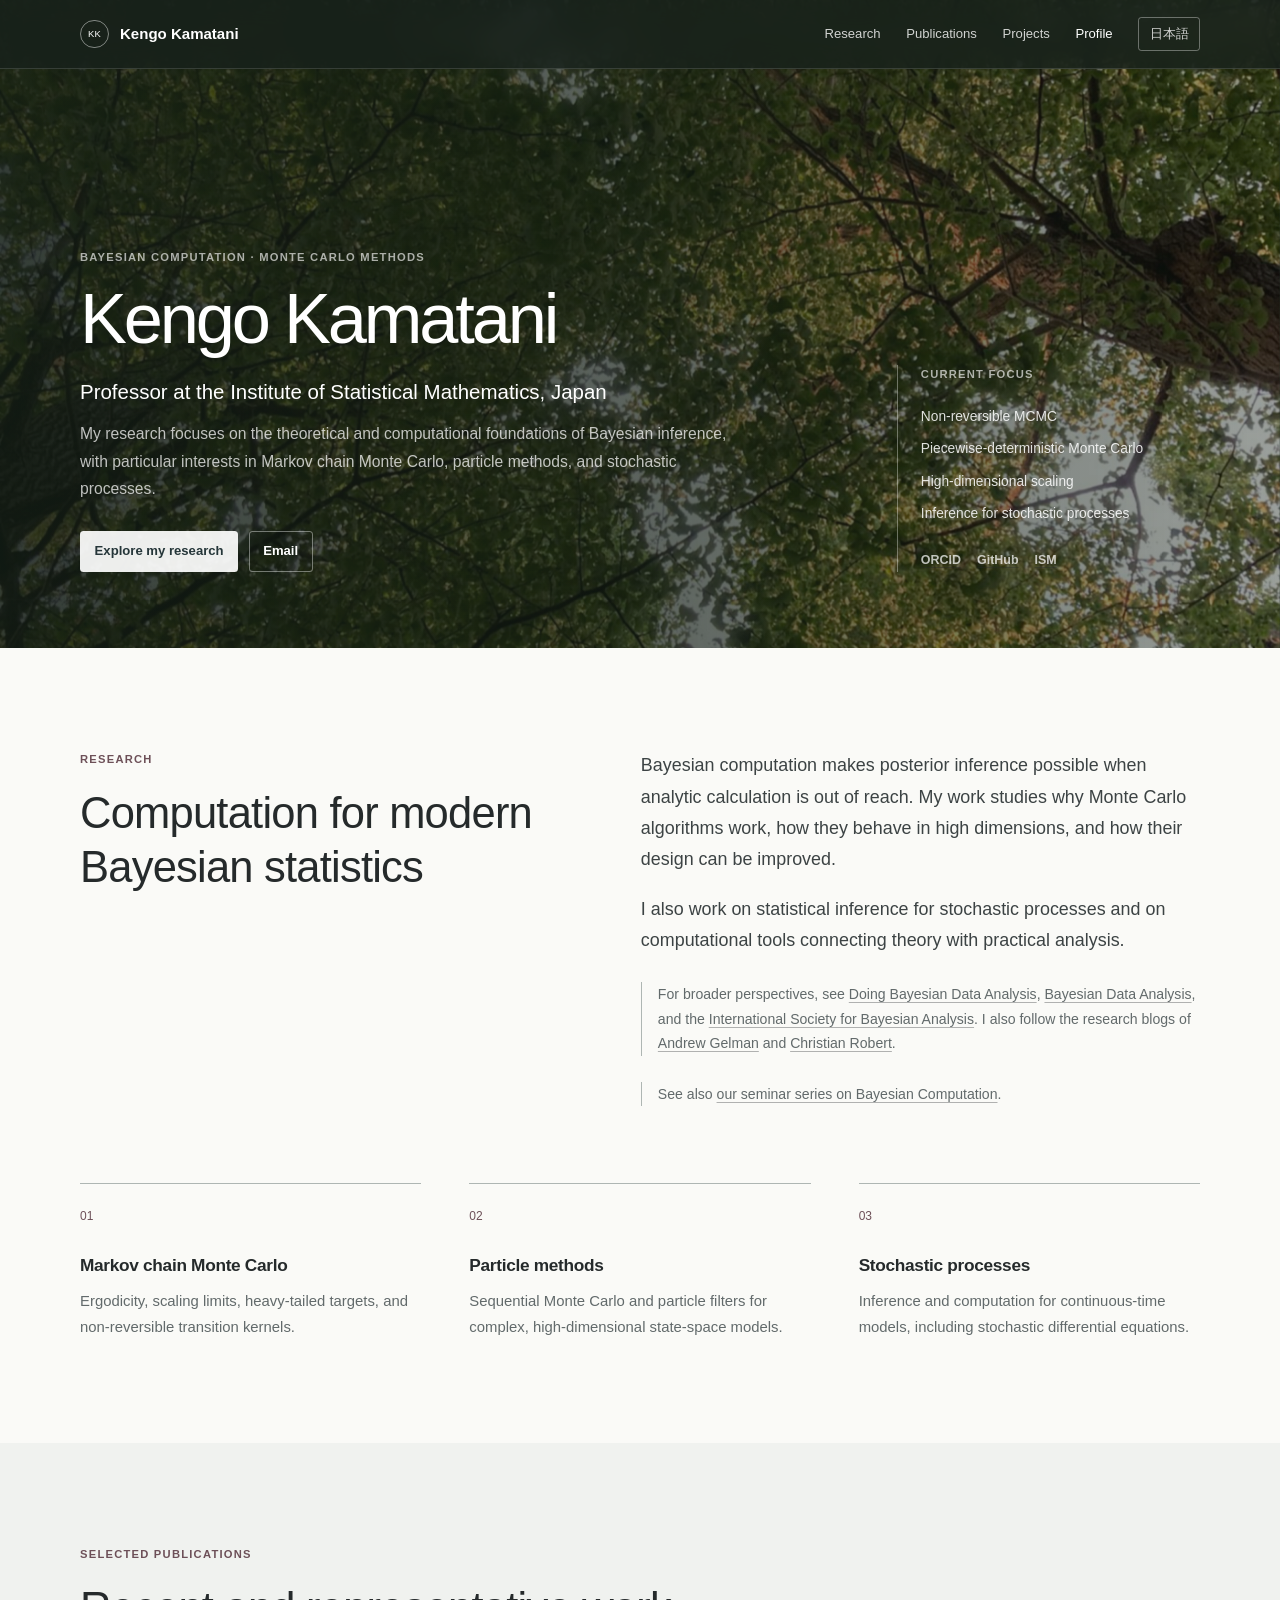
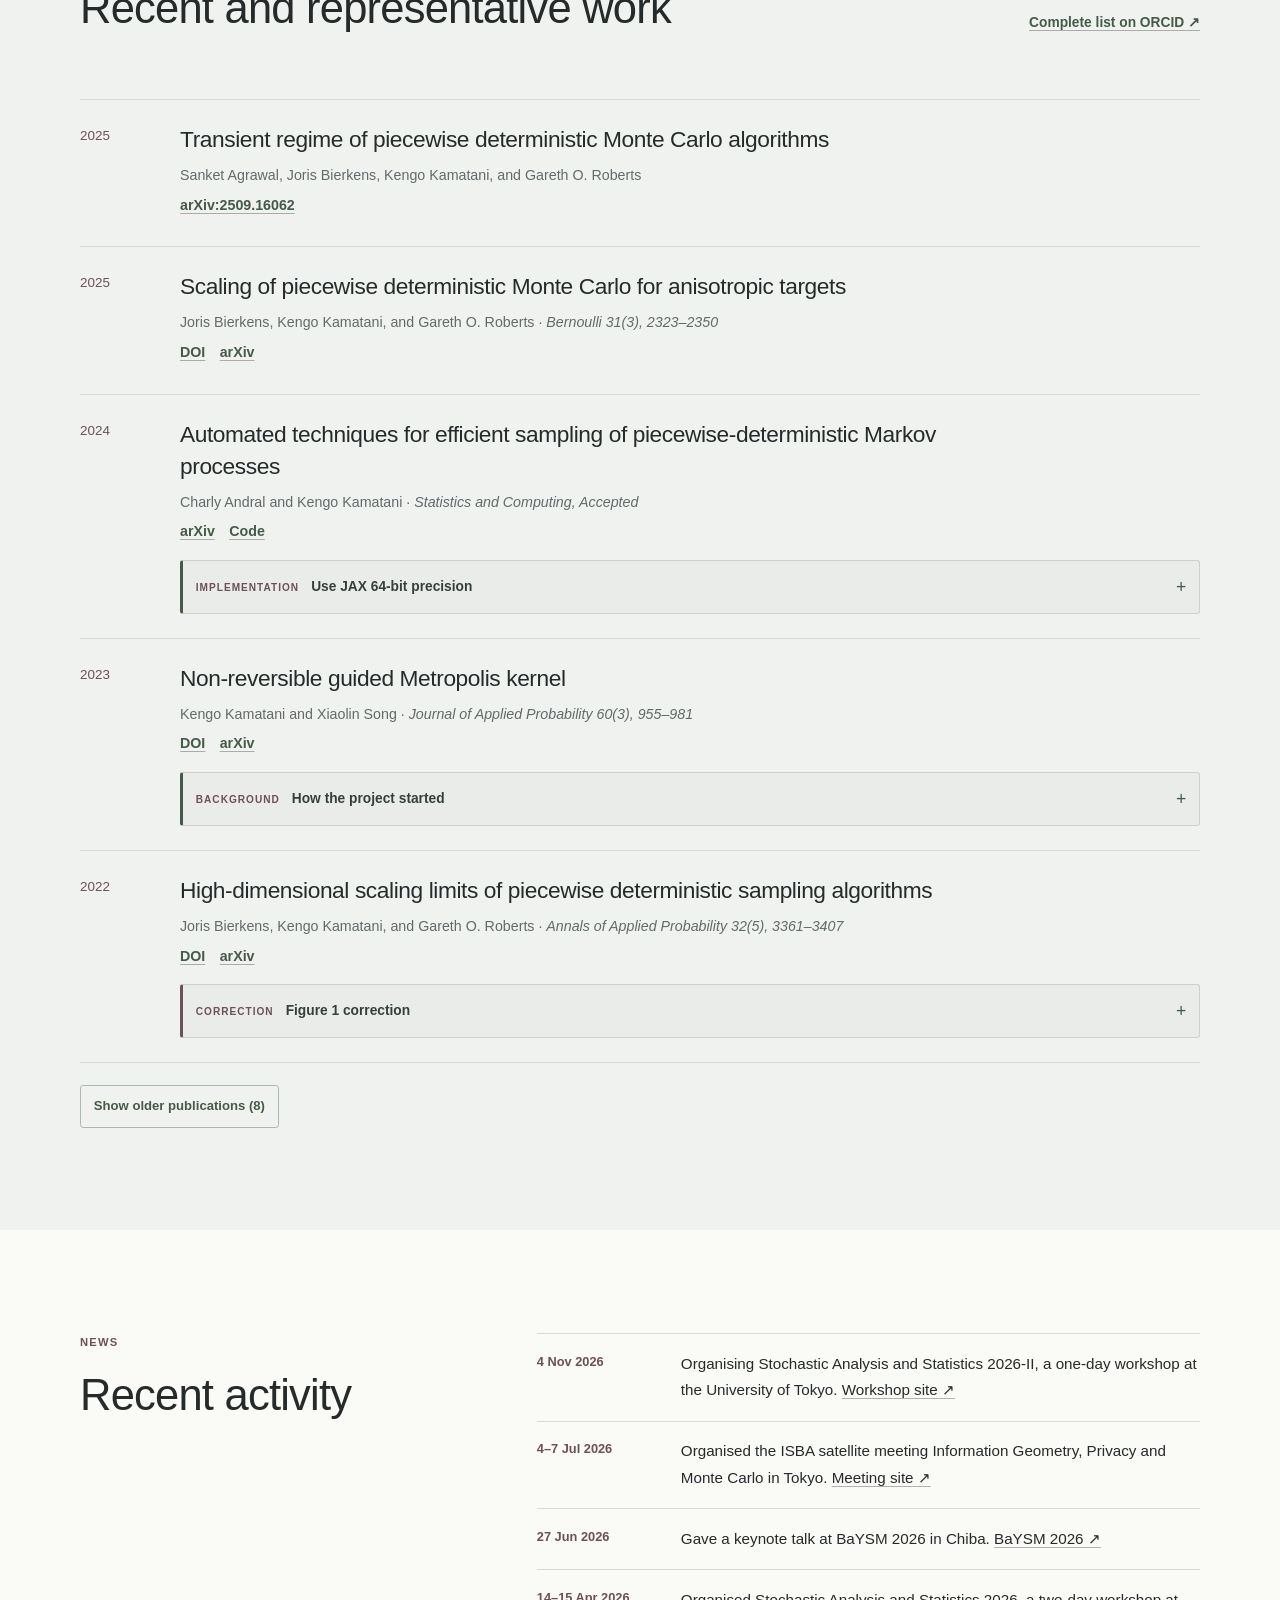
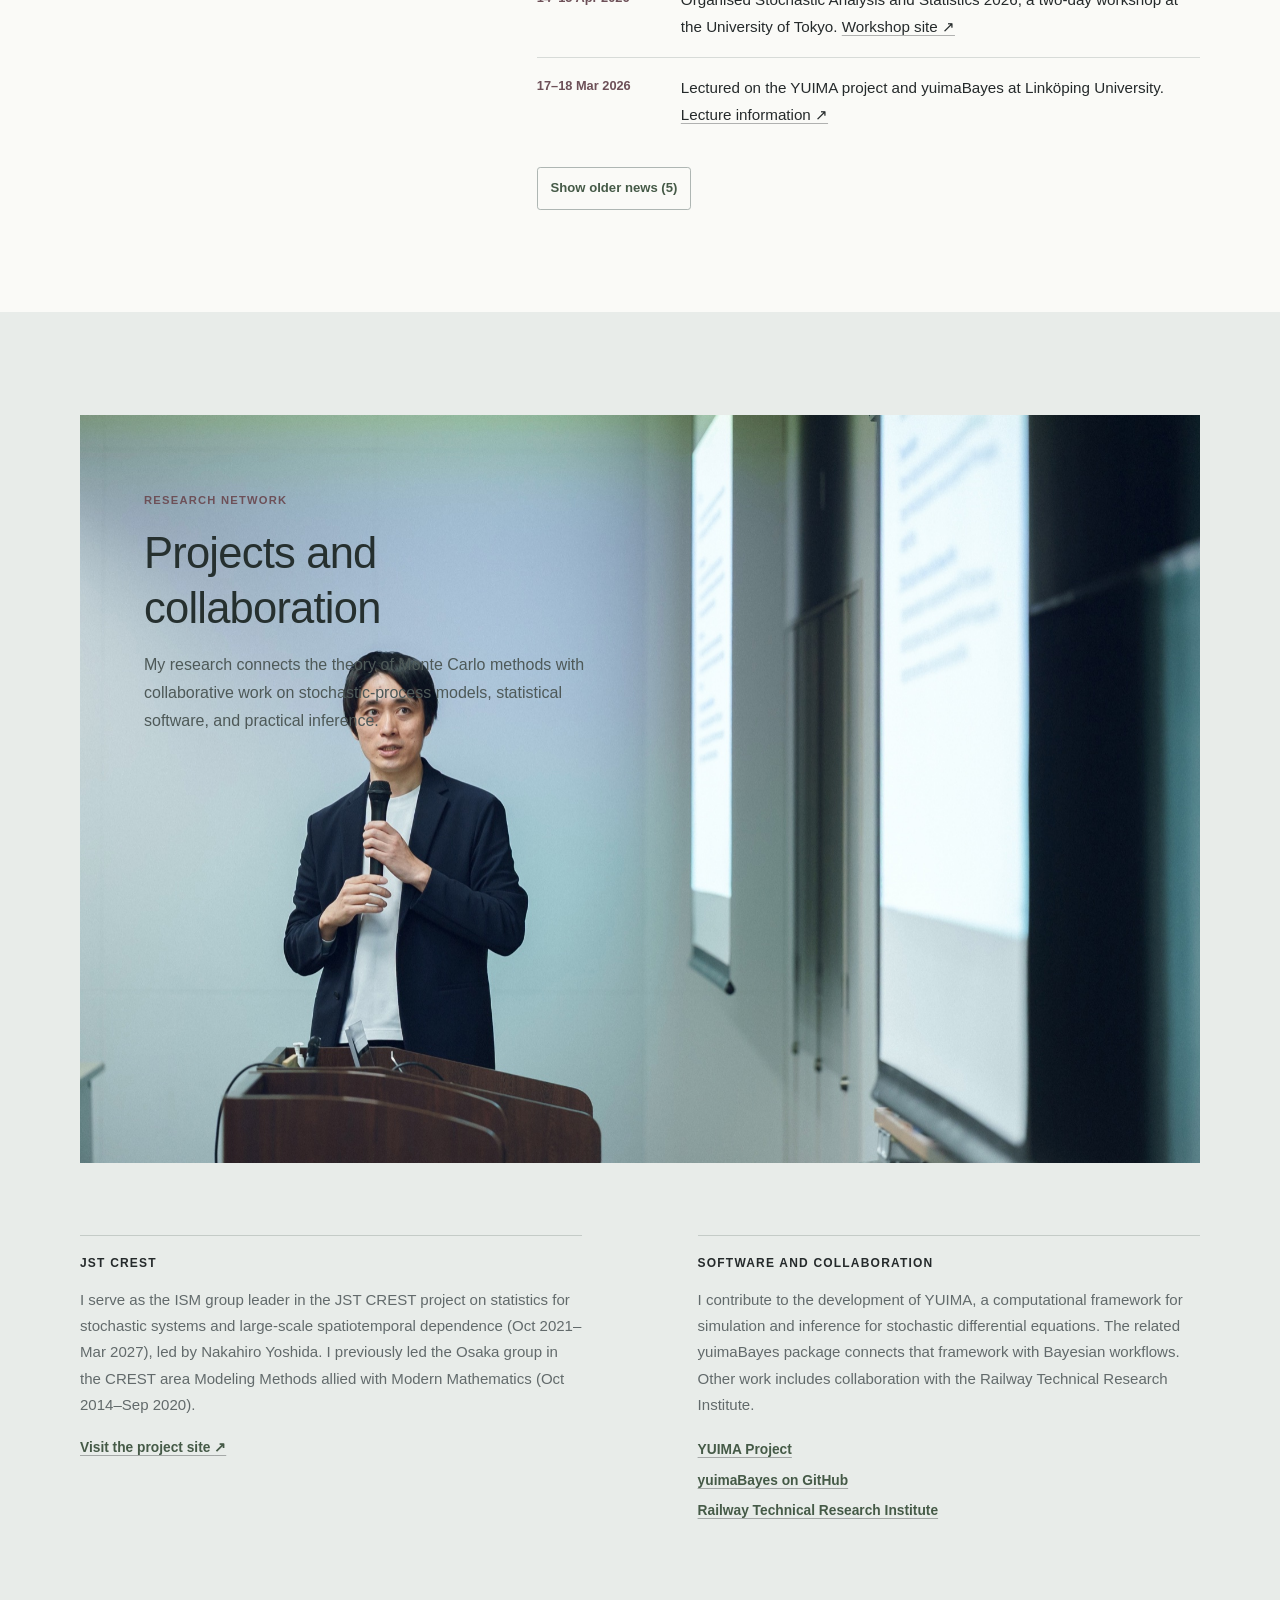
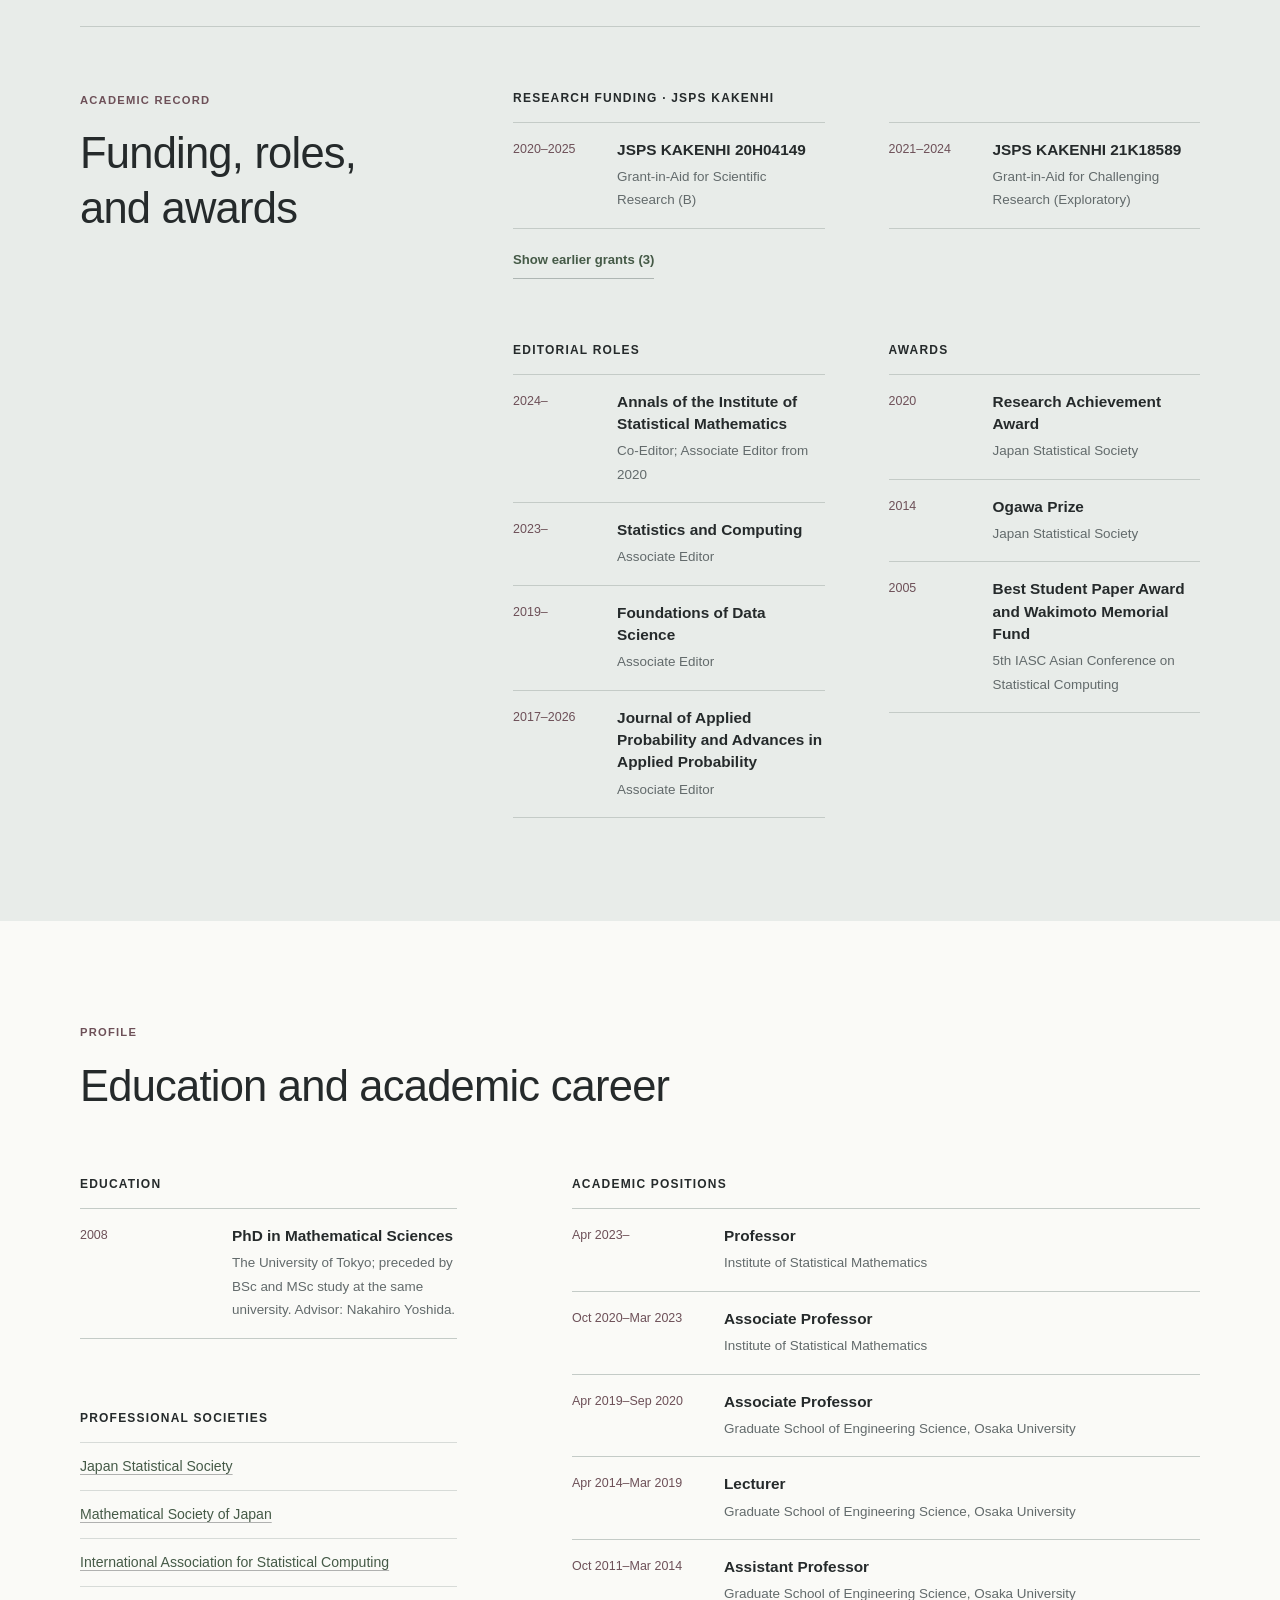
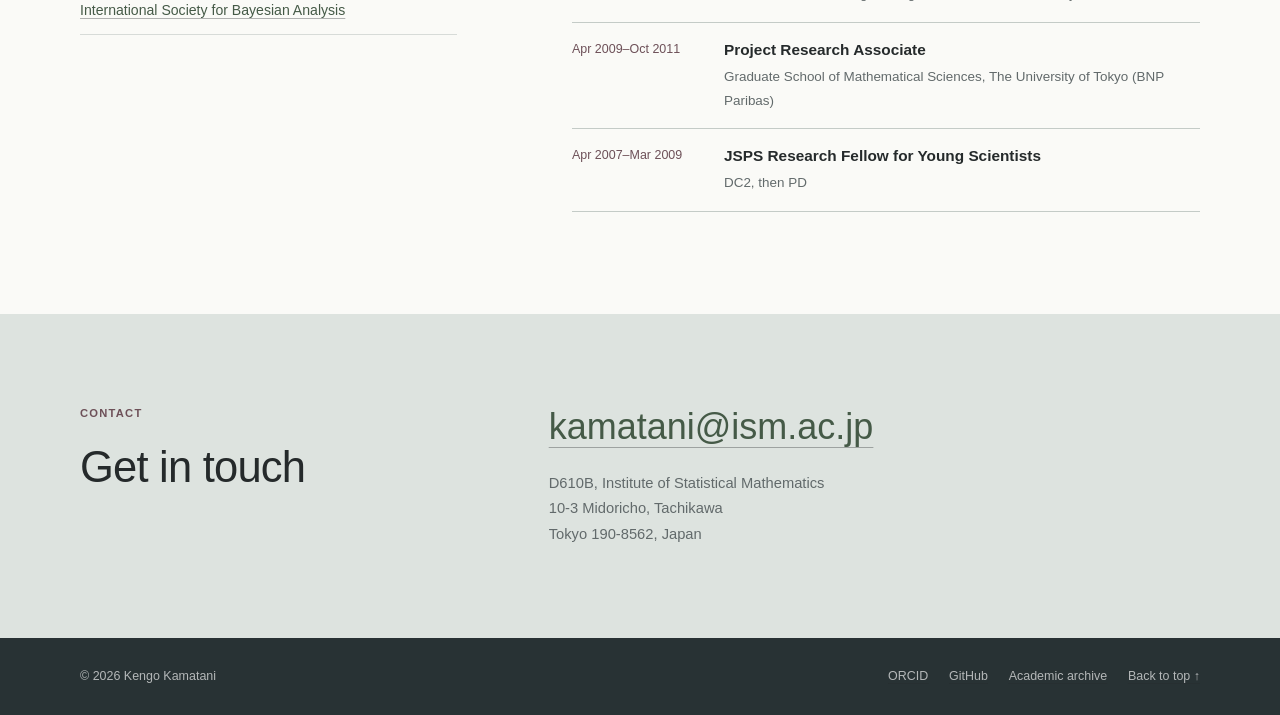
==== commit ca54c378: "Restore publications and academic archive" ====
--- a/index.html
+++ b/index.html
@@ -8,14 +8,14 @@
     <title>Kengo Kamatani · Bayesian computation</title>
     <link rel="icon" href="assets/img/favicon.svg" type="image/svg+xml">
     <link rel="preload" href="assets/img/IMG_5605-web.jpg" as="image">
-    <link rel="stylesheet" href="assets/css/site-calm.css?v=20261102g">
+    <link rel="stylesheet" href="assets/css/site-calm.css?v=20261104b">
     <script>document.documentElement.classList.add("js");</script>
-    <script defer src="assets/data/papers.js?v=20261102"></script>
+    <script defer src="assets/data/papers.js?v=20261104a"></script>
     <script defer src="assets/data/activity.js?v=20261102"></script>
     <script defer src="assets/data/paper-notes.js?v=20261102"></script>
     <script defer src="assets/data/academic-en.js?v=20261102"></script>
     <script defer src="assets/data/profile.js?v=20261102f"></script>
-    <script defer src="assets/js/site.js?v=20261102f"></script>
+    <script defer src="assets/js/site.js?v=20261104b"></script>
   </head>
   <body>
     <a class="skip-link" href="#main">Skip to content</a>
@@ -80,6 +80,7 @@
             <p>Bayesian computation makes posterior inference possible when analytic calculation is out of reach. My work studies why Monte Carlo algorithms work, how they behave in high dimensions, and how their design can be improved.</p>
             <p>I also work on statistical inference for stochastic processes and on computational tools connecting theory with practical analysis.</p>
             <p class="research-links">For broader perspectives, see <a href="https://sites.google.com/site/doingbayesiandataanalysis/">Doing Bayesian Data Analysis</a>, <a href="https://sites.stat.columbia.edu/gelman/book/">Bayesian Data Analysis</a>, and the <a href="https://bayesian.org/">International Society for Bayesian Analysis</a>. I also follow the research blogs of <a href="https://statmodeling.stat.columbia.edu/">Andrew Gelman</a> and <a href="https://xianblog.fr/">Christian Robert</a>.</p>
+            <p class="research-links">See also <a href="https://sites.google.com/view/bayescompjp/seminar/2026">our seminar series on Bayesian Computation</a>.</p>
           </div>
         </div>
 
@@ -230,6 +231,7 @@
         <div>
           <a href="https://orcid.org/0000-0002-1537-3446">ORCID</a>
           <a href="https://github.com/KKamatani">GitHub</a>
+          <a href="archive.html">Academic archive</a>
           <a href="#top">Back to top ↑</a>
         </div>
       </div>
--- a/assets/css/site-calm.css
+++ b/assets/css/site-calm.css
@@ -361,6 +361,28 @@
 .section-kicker,
 .card-label { color: var(--accent); }
 
+.archive-intro {
+  padding: clamp(8.5rem, 15vw, 11rem) 0 clamp(4.5rem, 8vw, 6.5rem);
+  color: var(--white);
+  background: var(--hero);
+}
+
+.archive-intro .section-kicker { color: rgba(255, 255, 255, 0.64); }
+
+.archive-intro h1 {
+  max-width: 17ch;
+  margin: 0 0 1.5rem;
+  font-size: clamp(2.5rem, 5.5vw, 4.4rem);
+  font-weight: 430;
+  line-height: 1.08;
+}
+
+.archive-intro > .shell > p:last-child {
+  max-width: 42rem;
+  margin-bottom: 0;
+  color: rgba(255, 255, 255, 0.78);
+}
+
 .split-heading {
   display: grid;
   grid-template-columns: minmax(0, 0.82fr) minmax(20rem, 1fr);
@@ -713,6 +735,26 @@
 
 .plain-list li:last-child { border-bottom: 1px solid #c4cbc7; }
 
+.teaching-archive {
+  margin-top: clamp(2.5rem, 5vw, 4rem);
+  border-top: 1px solid #c4cbc7;
+}
+
+.teaching-archive summary {
+  padding: 0.9rem 0;
+  color: var(--brand);
+  font-size: 0.86rem;
+  font-weight: 600;
+  cursor: pointer;
+}
+
+.teaching-archive summary::marker { color: var(--accent); }
+
+.teaching-archive .record-list {
+  max-width: 44rem;
+  padding-bottom: 1rem;
+}
+
 .academic-records,
 .student-records {
   margin-top: clamp(3.5rem, 8vw, 7rem);
@@ -815,6 +857,29 @@
   border-bottom: 1px solid #aeb6b3;
   border-radius: 0;
 }
+
+.archive-records li { grid-template-columns: 6.5rem minmax(0, 1fr); }
+
+.archive-note {
+  max-width: 45rem;
+  padding-top: 1.25rem;
+  border-top: 1px solid var(--line);
+}
+
+.archive-note-year {
+  color: var(--accent);
+  font-size: 0.78rem;
+  font-weight: 650;
+  letter-spacing: 0.08em;
+  text-transform: uppercase;
+}
+
+.archive-note p:not(.archive-note-year) {
+  color: var(--muted);
+  font-size: 0.94rem;
+}
+
+.archive-note a { color: var(--brand); }
 
 .student-records {
   display: grid;
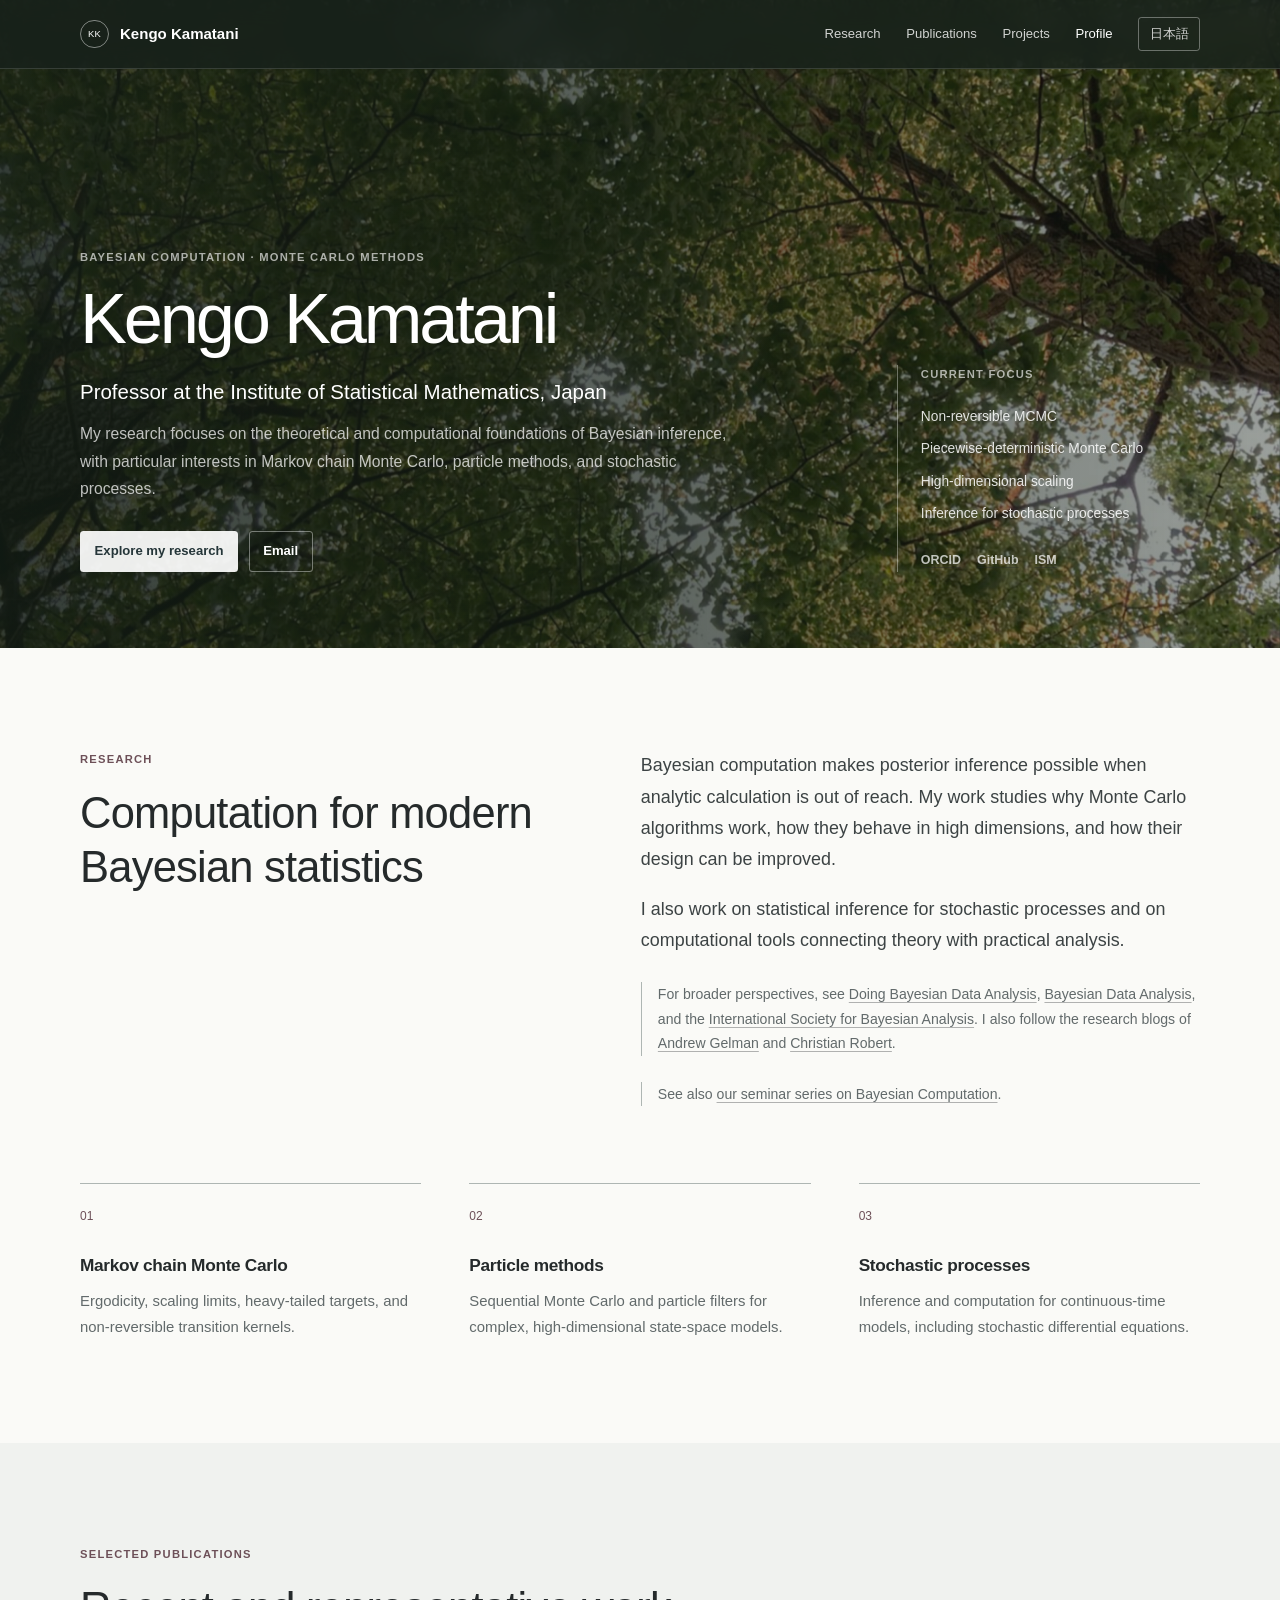
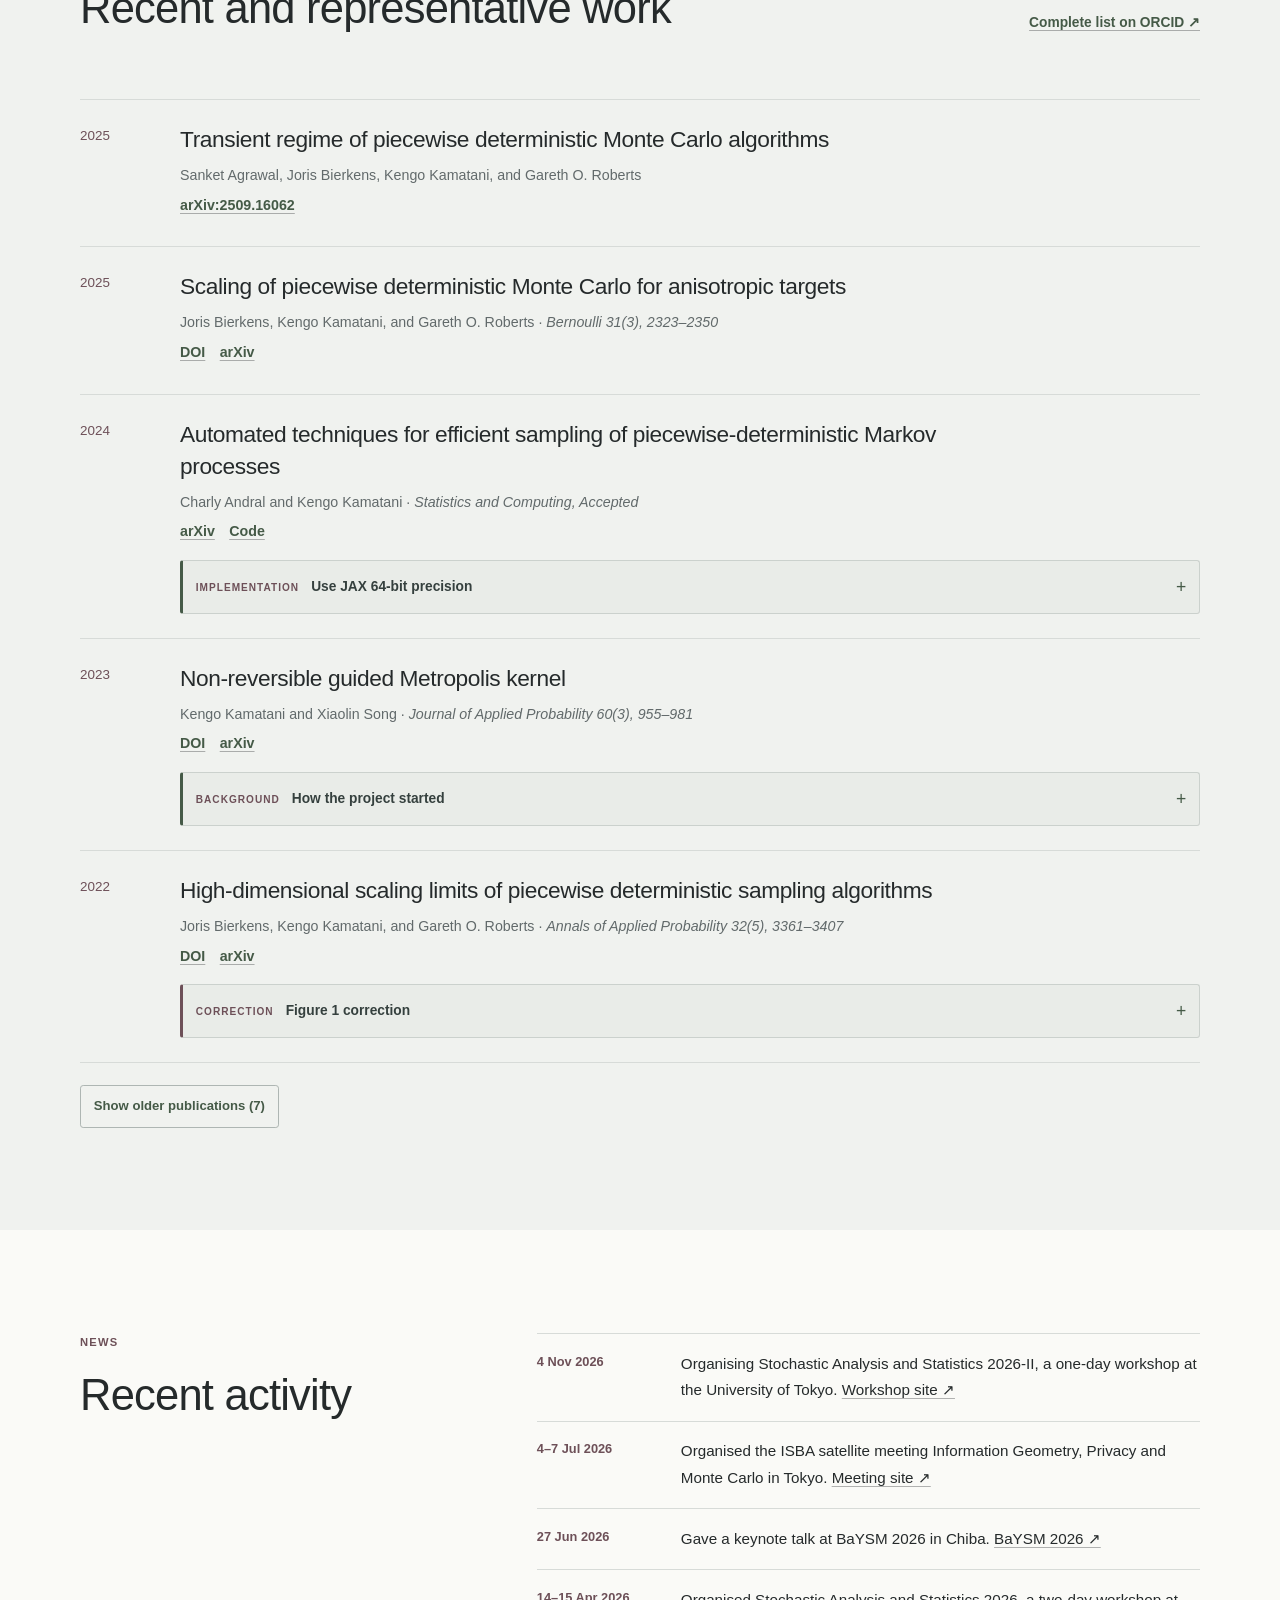
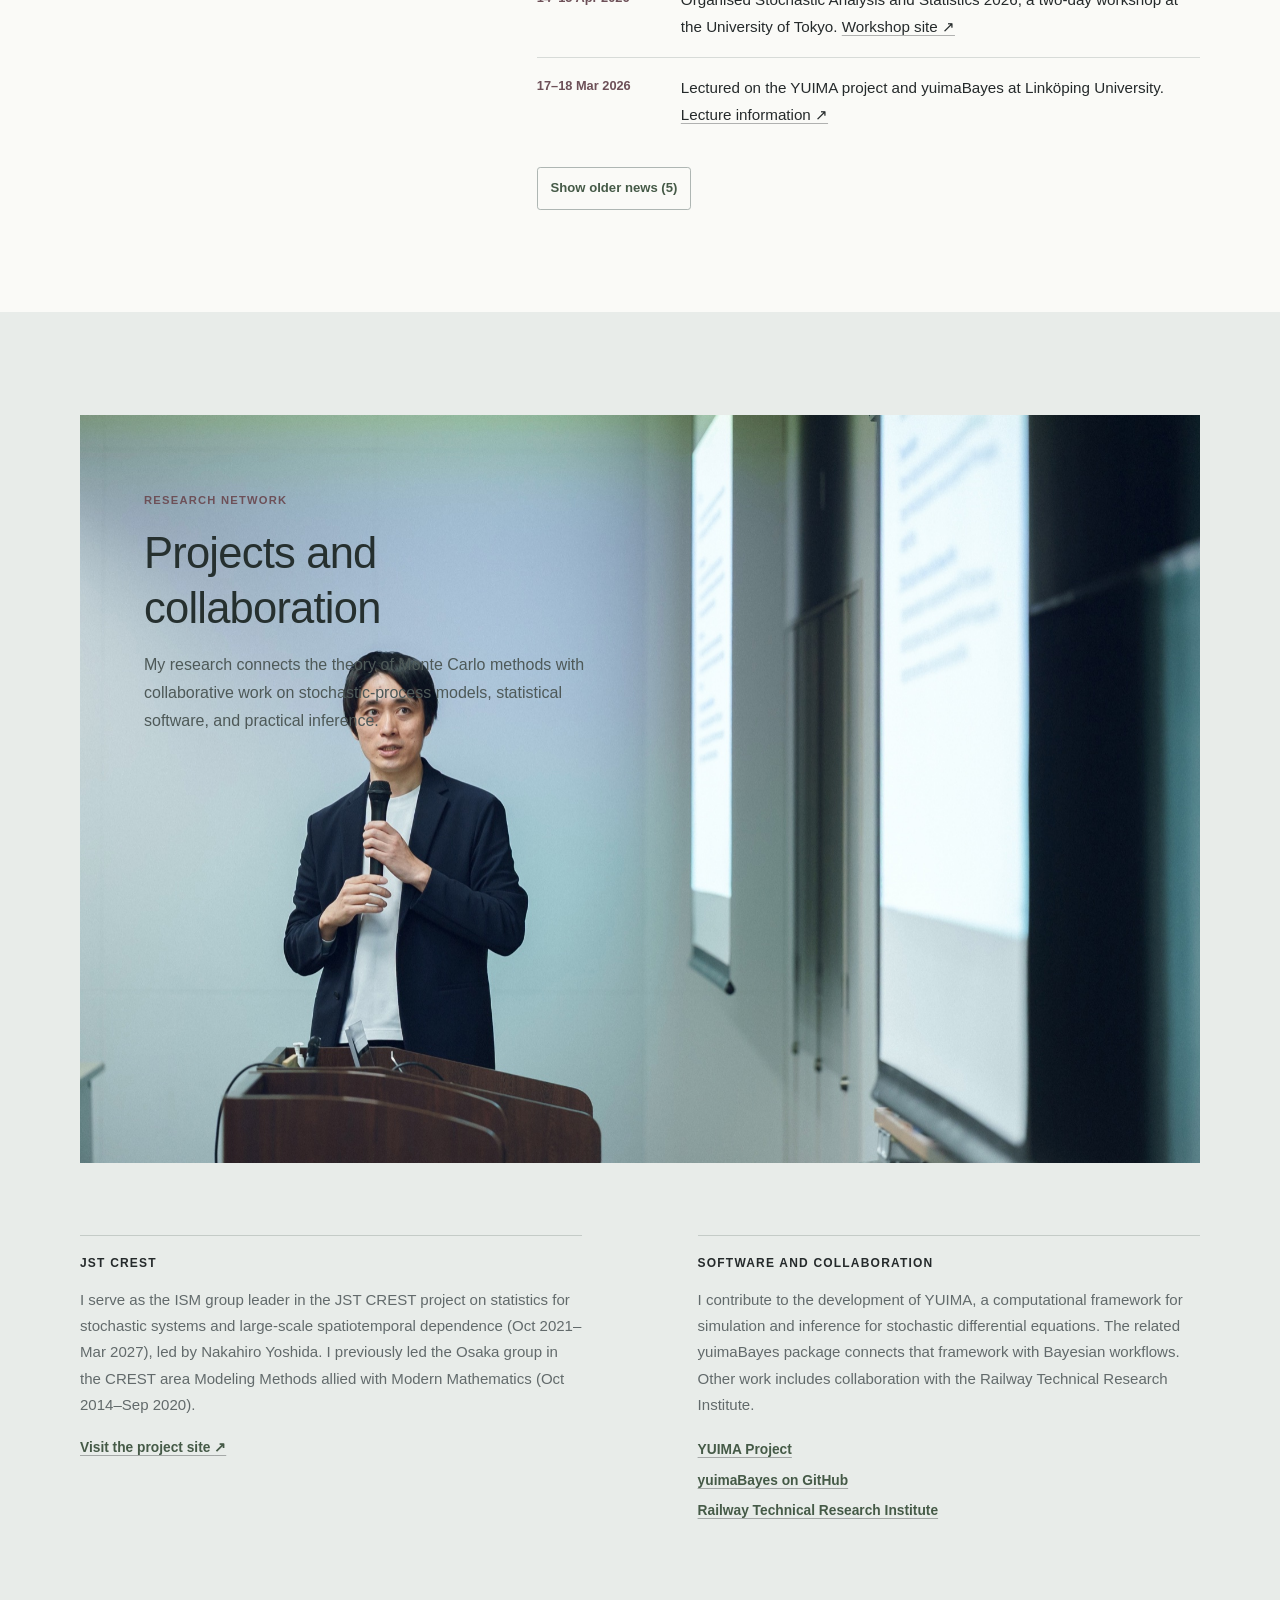
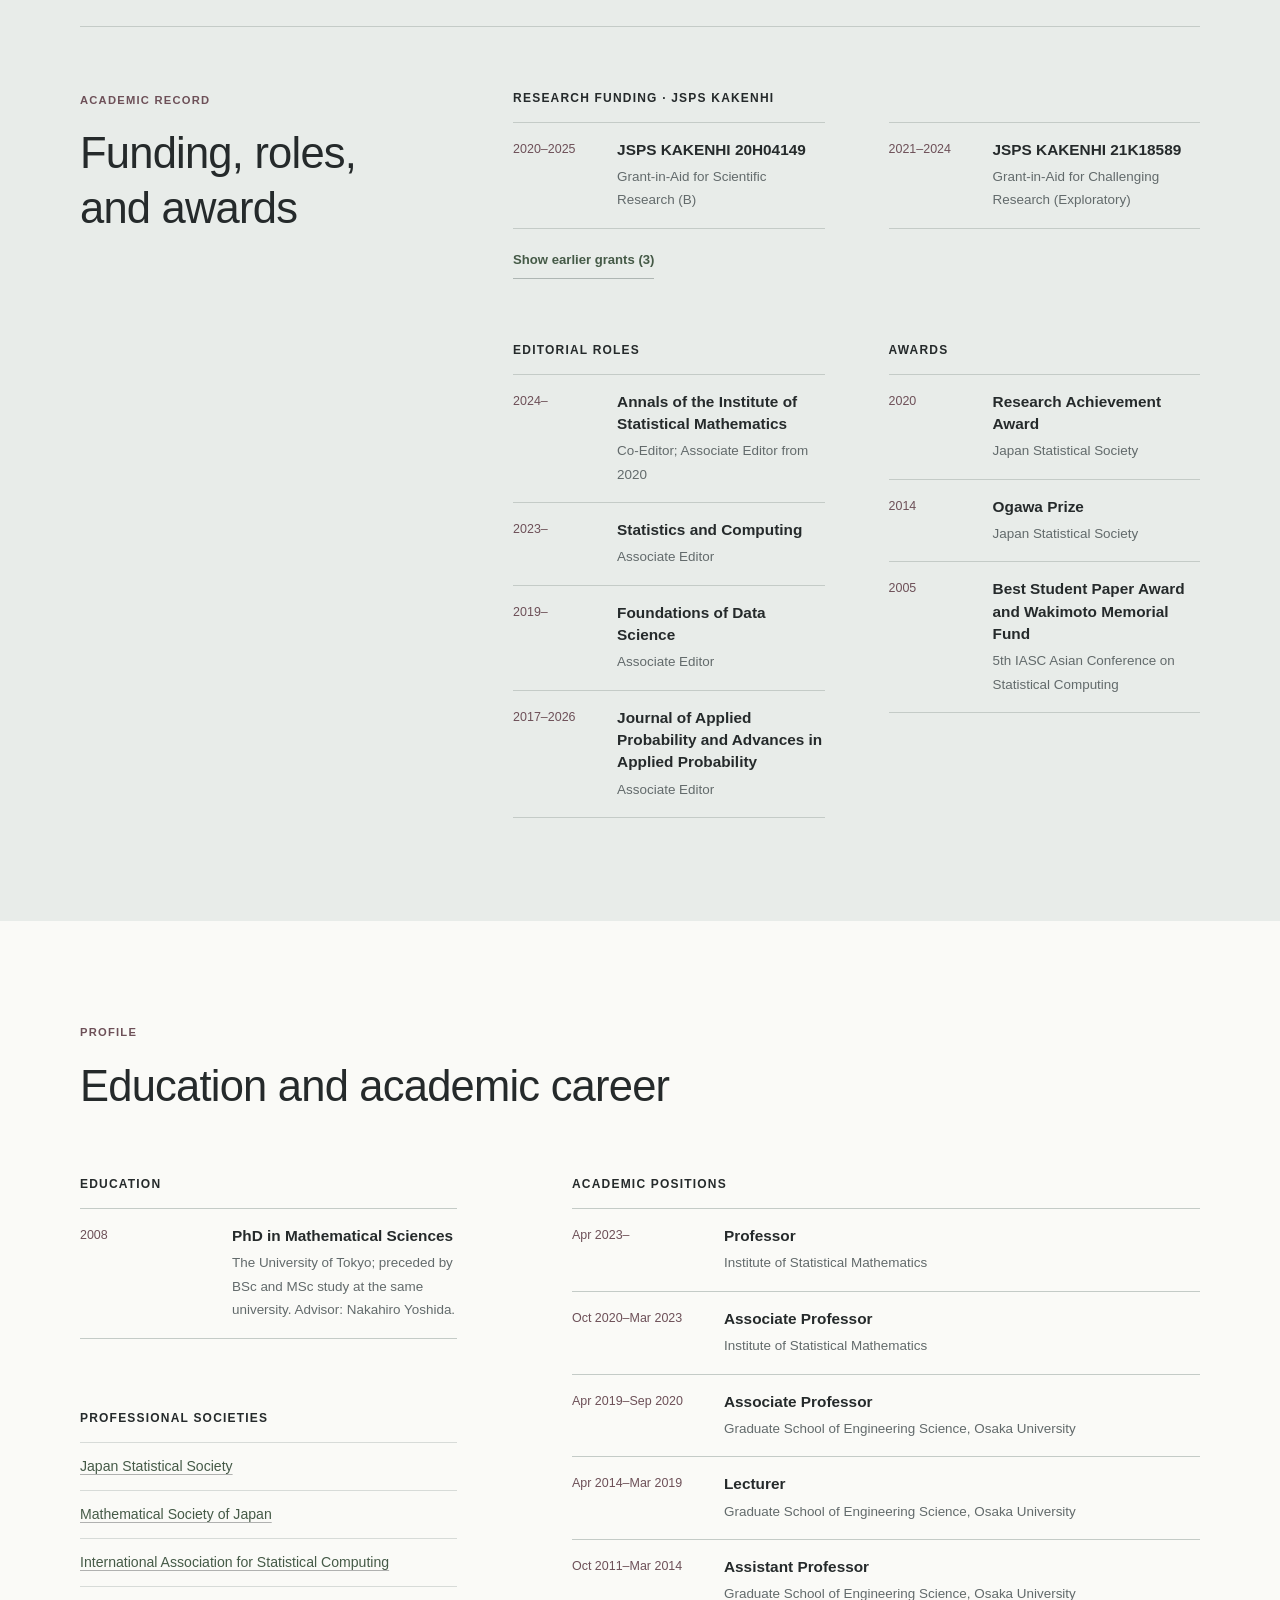
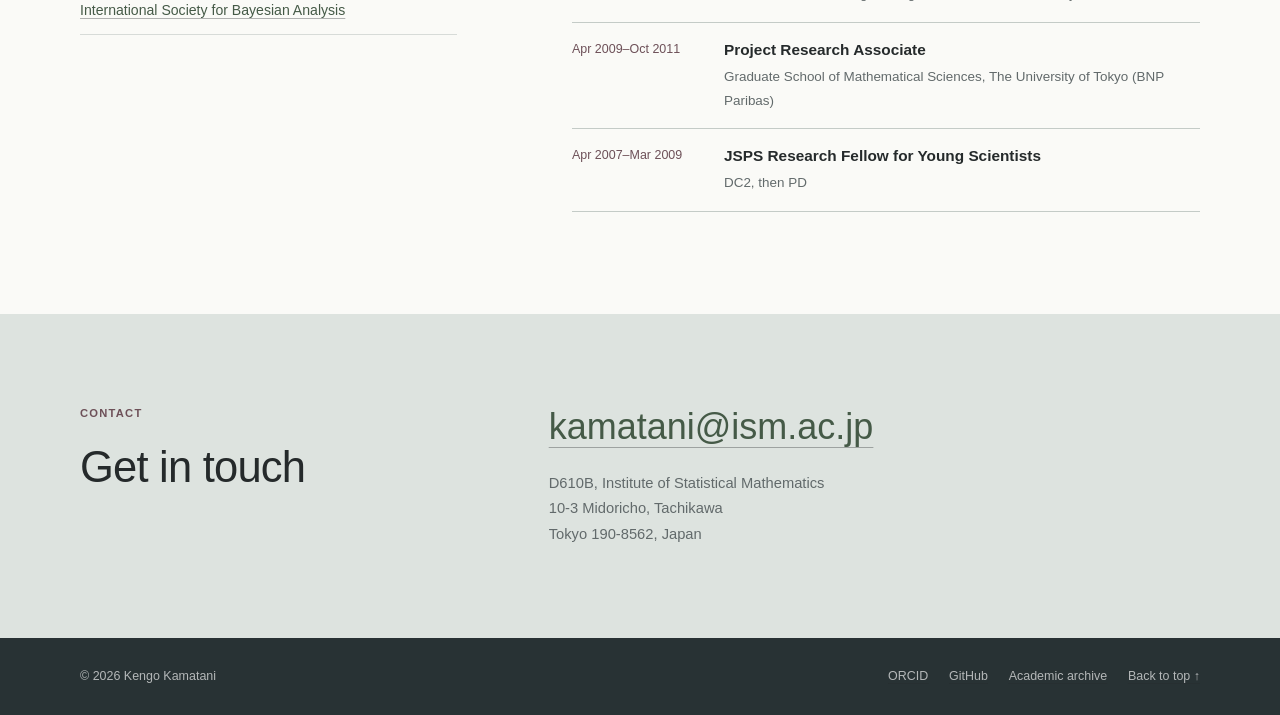
==== commit 42eb2929: "Update website" ====
--- a/index.html
+++ b/index.html
@@ -8,14 +8,14 @@
     <title>Kengo Kamatani · Bayesian computation</title>
     <link rel="icon" href="assets/img/favicon.svg" type="image/svg+xml">
     <link rel="preload" href="assets/img/IMG_5605-web.jpg" as="image">
-    <link rel="stylesheet" href="assets/css/site-calm.css?v=20261104b">
+    <link rel="stylesheet" href="assets/css/site-calm.css?v=20261104c">
     <script>document.documentElement.classList.add("js");</script>
     <script defer src="assets/data/papers.js?v=20261104a"></script>
     <script defer src="assets/data/activity.js?v=20261102"></script>
     <script defer src="assets/data/paper-notes.js?v=20261102"></script>
     <script defer src="assets/data/academic-en.js?v=20261102"></script>
     <script defer src="assets/data/profile.js?v=20261102f"></script>
-    <script defer src="assets/js/site.js?v=20261104b"></script>
+    <script defer src="assets/js/site.js?v=20261104c"></script>
   </head>
   <body>
     <a class="skip-link" href="#main">Skip to content</a>
@@ -80,7 +80,7 @@
             <p>Bayesian computation makes posterior inference possible when analytic calculation is out of reach. My work studies why Monte Carlo algorithms work, how they behave in high dimensions, and how their design can be improved.</p>
             <p>I also work on statistical inference for stochastic processes and on computational tools connecting theory with practical analysis.</p>
             <p class="research-links">For broader perspectives, see <a href="https://sites.google.com/site/doingbayesiandataanalysis/">Doing Bayesian Data Analysis</a>, <a href="https://sites.stat.columbia.edu/gelman/book/">Bayesian Data Analysis</a>, and the <a href="https://bayesian.org/">International Society for Bayesian Analysis</a>. I also follow the research blogs of <a href="https://statmodeling.stat.columbia.edu/">Andrew Gelman</a> and <a href="https://xianblog.fr/">Christian Robert</a>.</p>
-            <p class="research-links">See also <a href="https://sites.google.com/view/bayescompjp/seminar/2026">our seminar series on Bayesian Computation</a>.</p>
+            <p class="research-links">See also <a href="https://kkamatani.github.io/bayescompjp/">our seminar series on Bayesian Computation</a>.</p>
           </div>
         </div>
 
--- a/assets/css/site-calm.css
+++ b/assets/css/site-calm.css
@@ -858,28 +858,36 @@
   border-radius: 0;
 }
 
-.archive-records li { grid-template-columns: 6.5rem minmax(0, 1fr); }
-
-.archive-note {
-  max-width: 45rem;
-  padding-top: 1.25rem;
-  border-top: 1px solid var(--line);
-}
-
-.archive-note-year {
-  color: var(--accent);
-  font-size: 0.78rem;
-  font-weight: 650;
-  letter-spacing: 0.08em;
-  text-transform: uppercase;
-}
-
-.archive-note p:not(.archive-note-year) {
-  color: var(--muted);
-  font-size: 0.94rem;
-}
-
-.archive-note a { color: var(--brand); }
+.archive-records li {
+  grid-template-columns: 6.5rem minmax(0, 1fr);
+  padding-block: 1.35rem;
+}
+
+.archive-records h3 {
+  margin-bottom: 0.65rem;
+  font-size: 1.05rem;
+  font-weight: 580;
+}
+
+.archive-records article > p {
+  max-width: 48rem;
+  margin-bottom: 0.65rem;
+  color: var(--muted);
+  font-size: 0.9rem;
+}
+
+.archive-entry-links {
+  display: flex;
+  flex-wrap: wrap;
+  gap: 0.35rem 1rem;
+  margin-top: 0.85rem;
+}
+
+.archive-entry-links a {
+  color: var(--brand);
+  font-size: 0.8rem;
+  font-weight: 600;
+}
 
 .student-records {
   display: grid;
